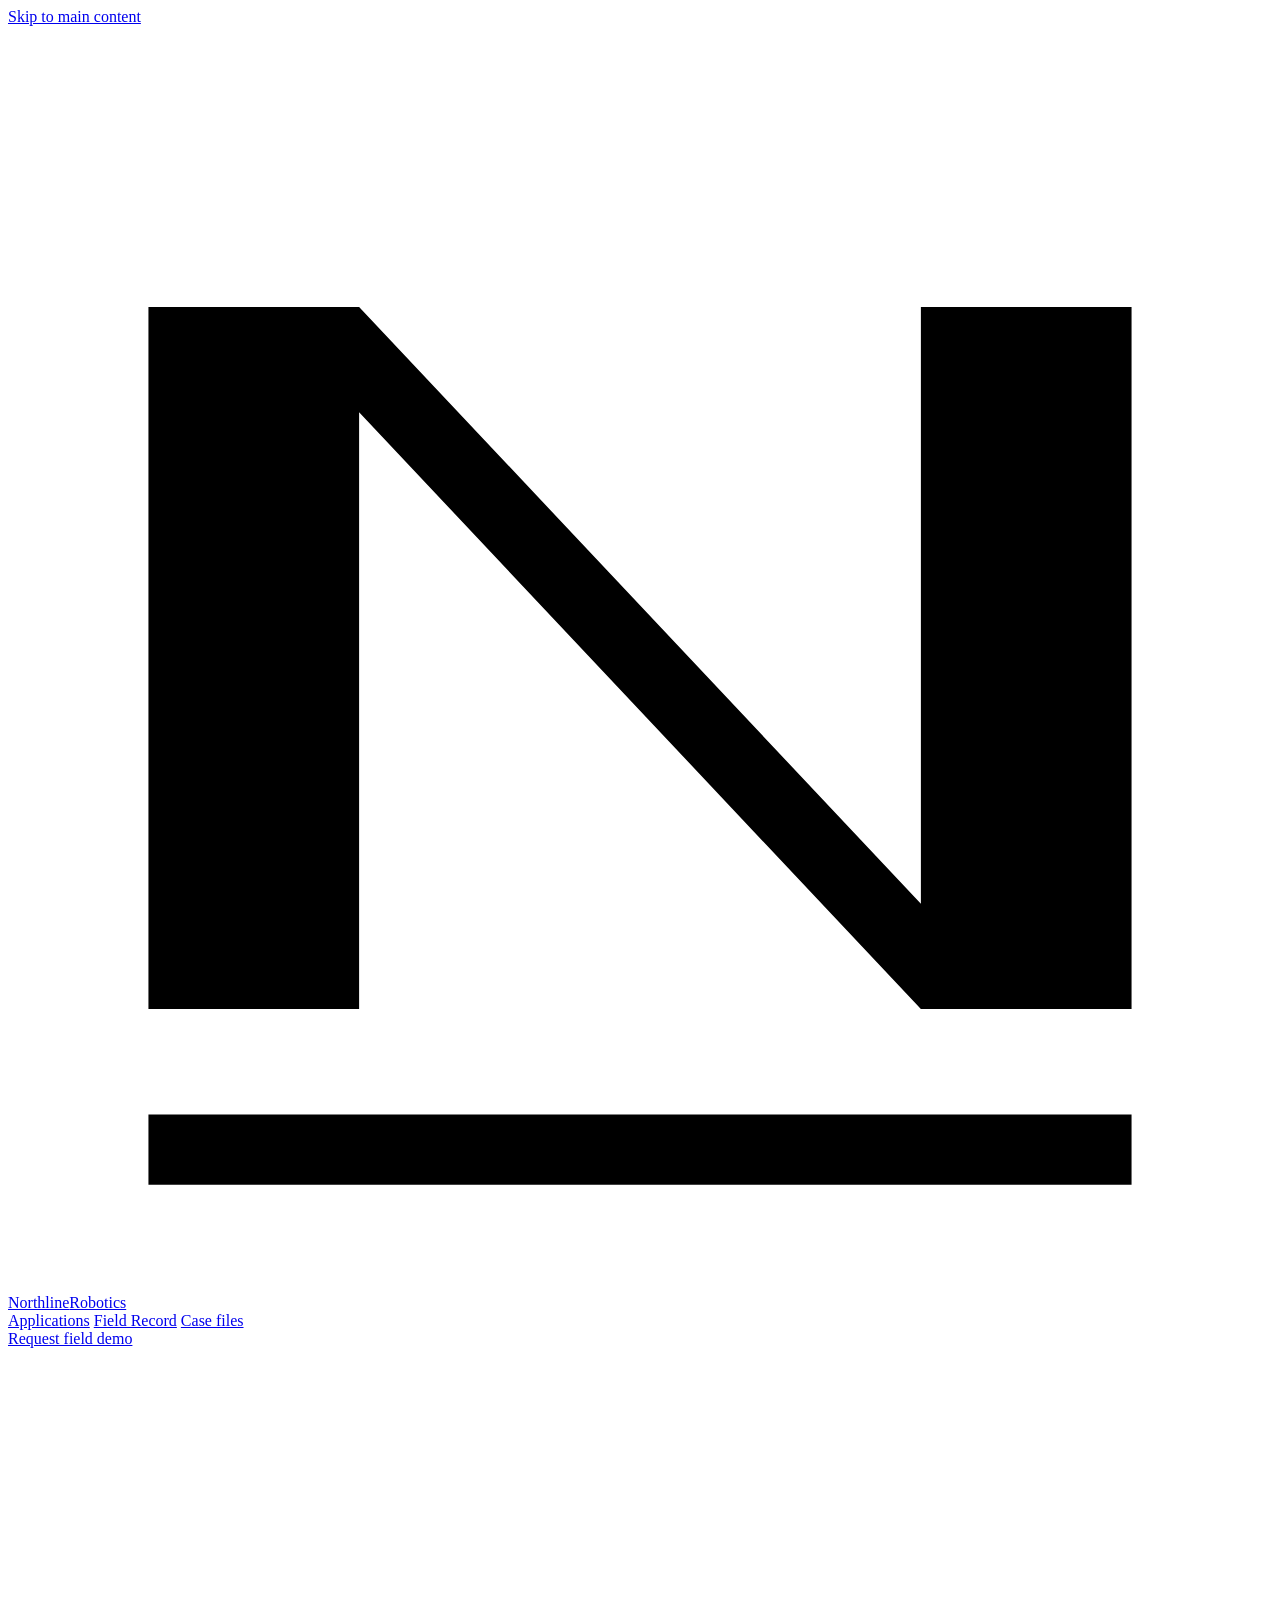
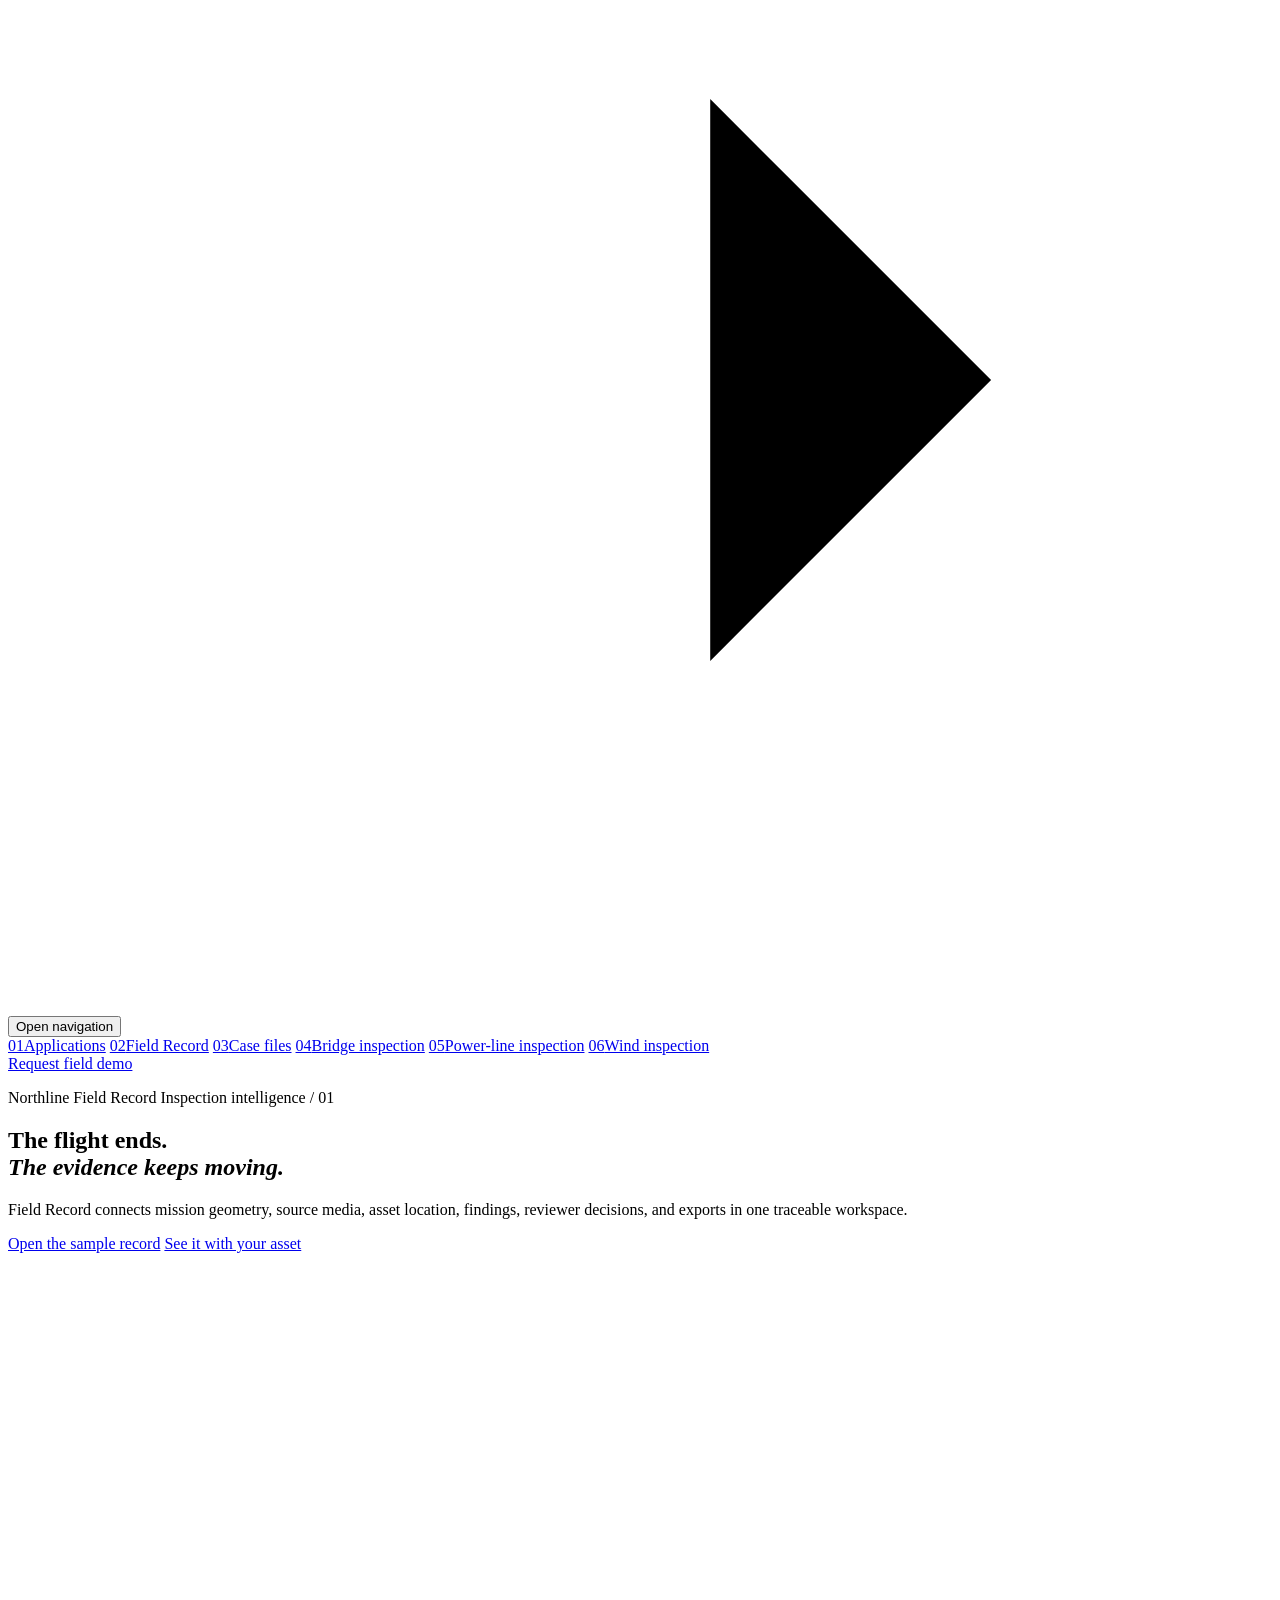
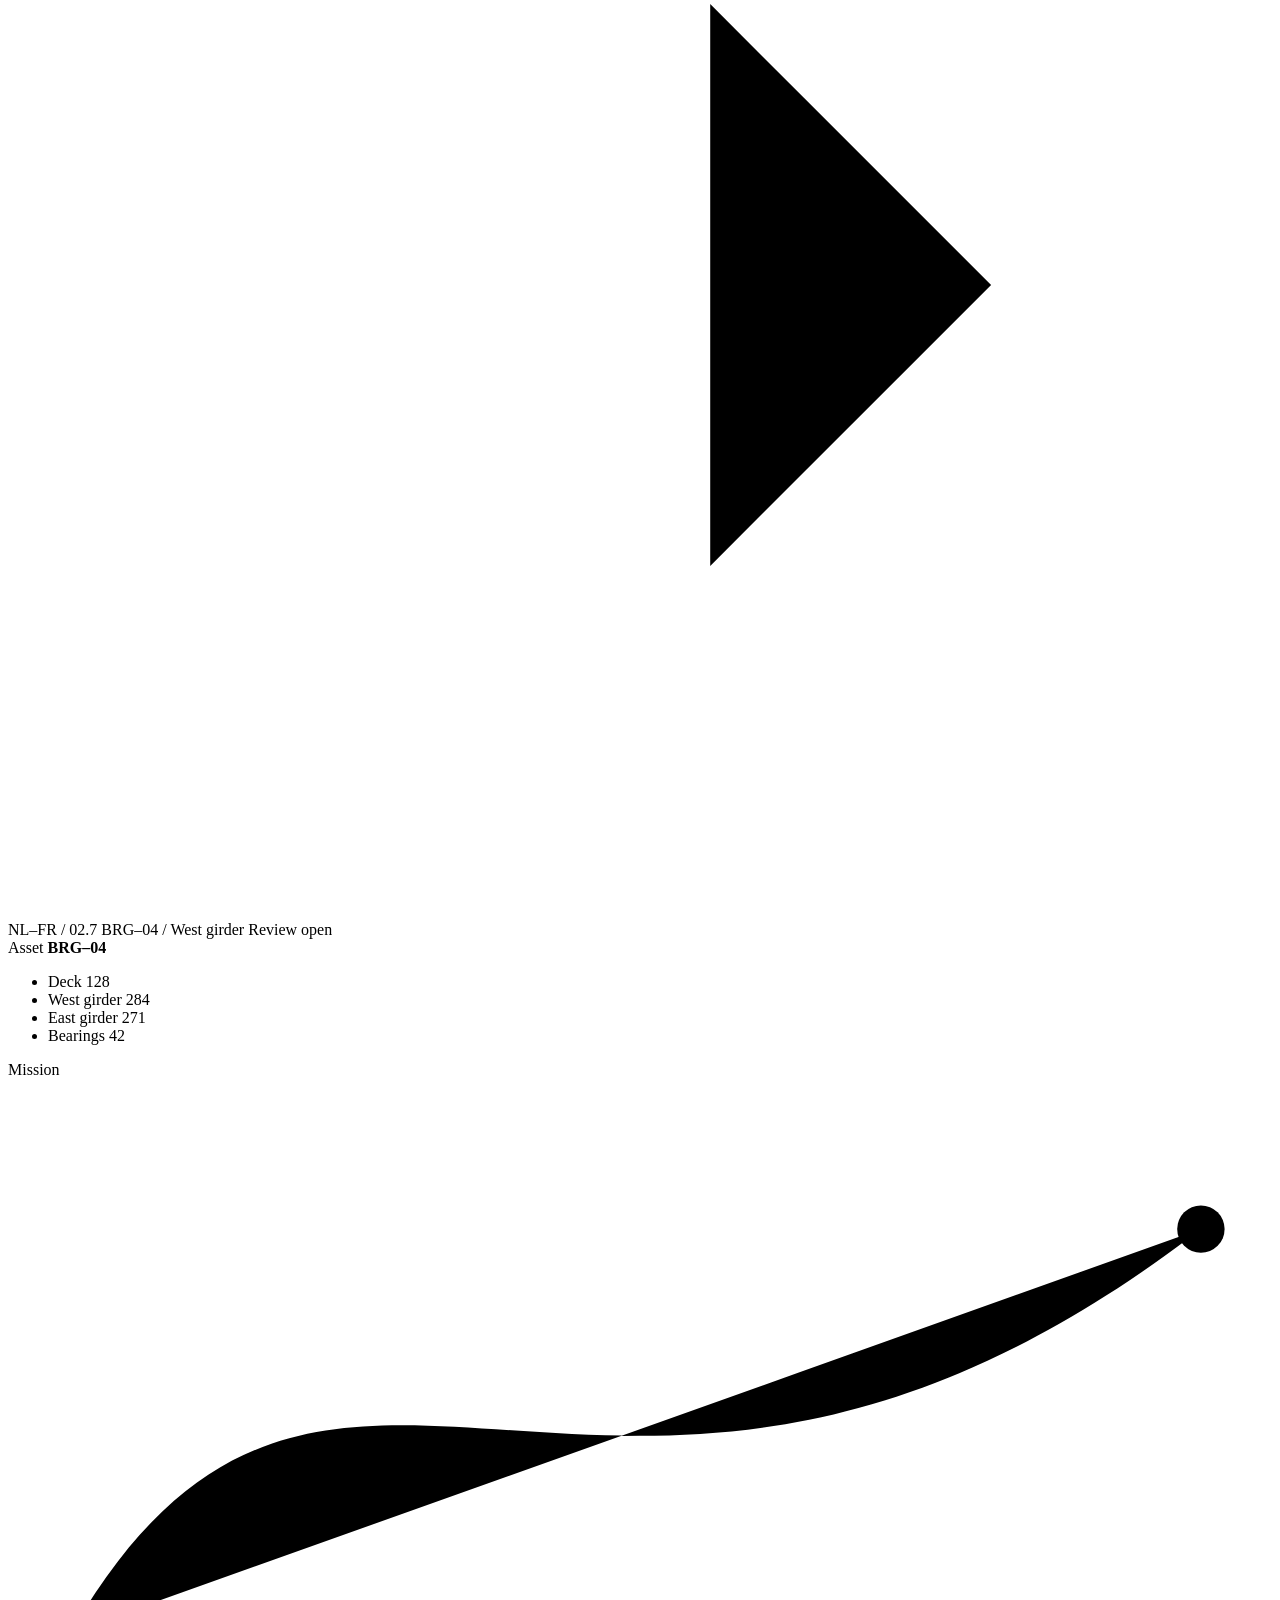
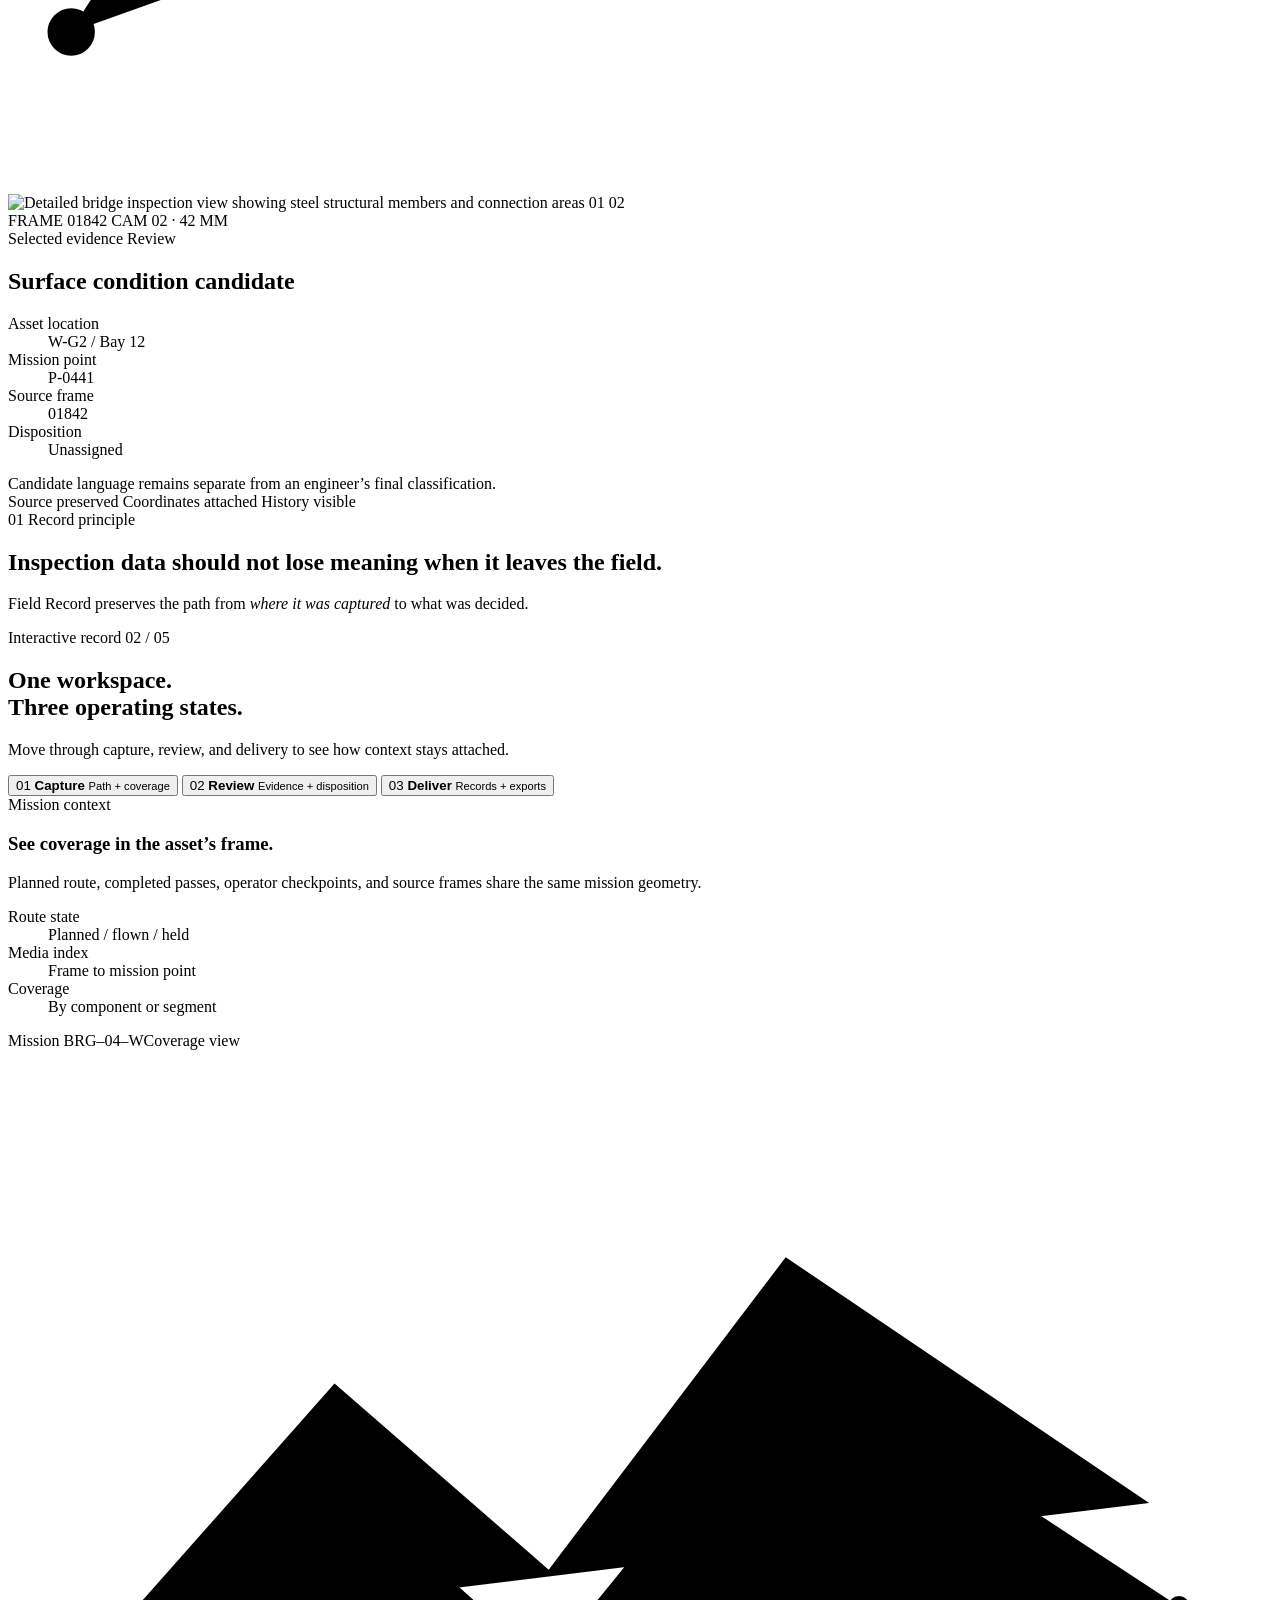
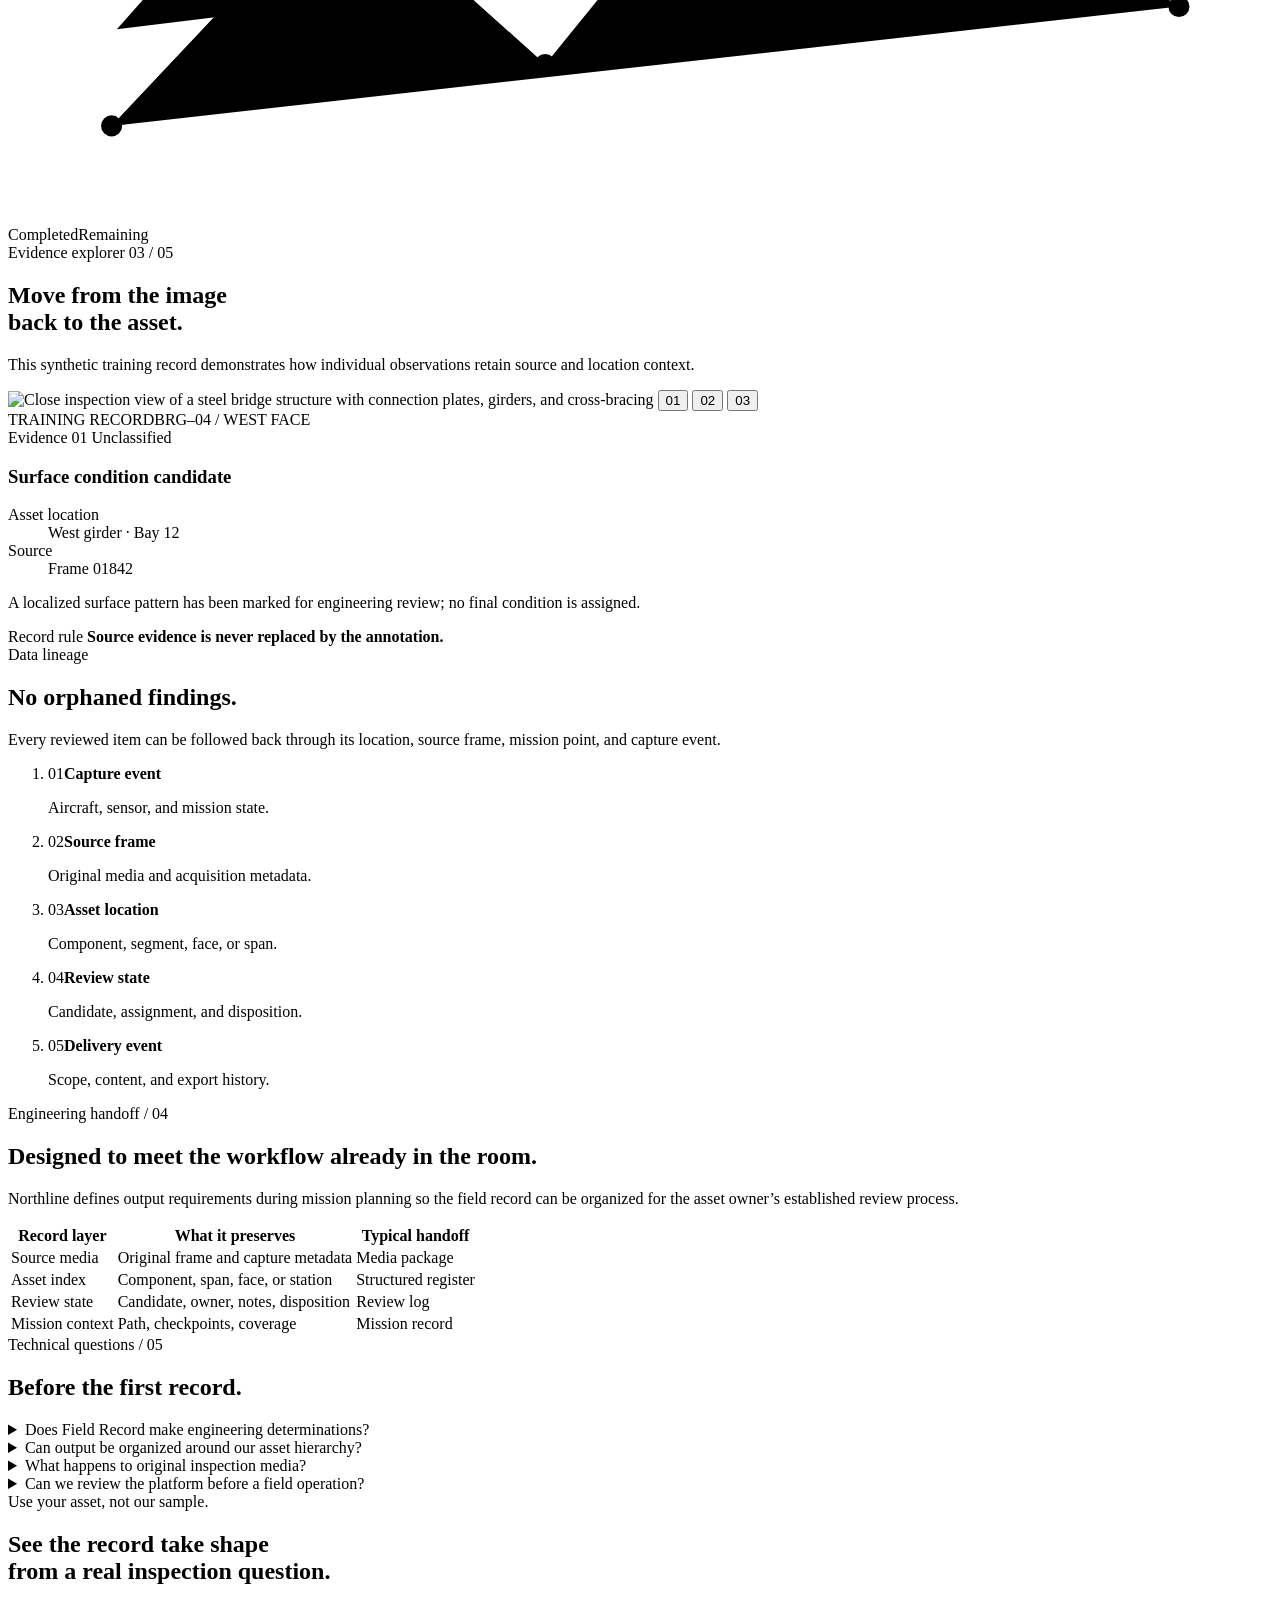
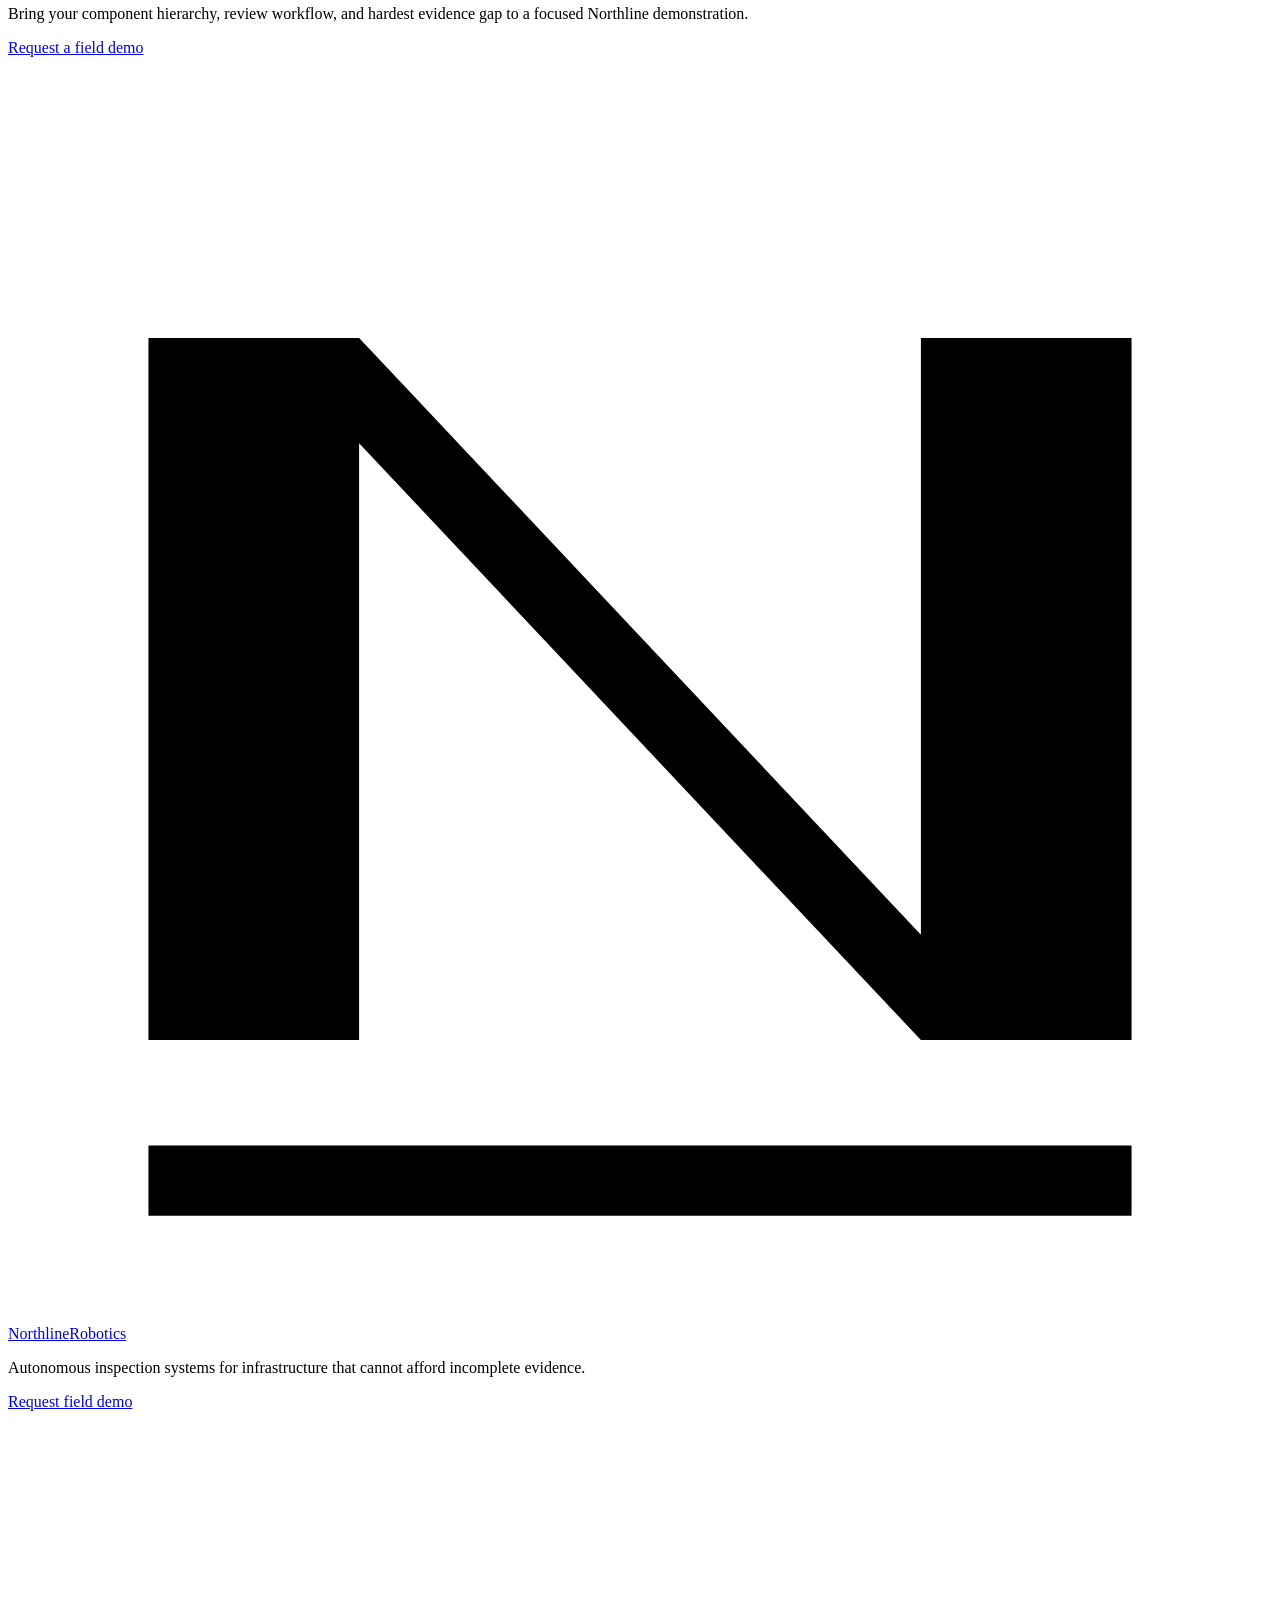
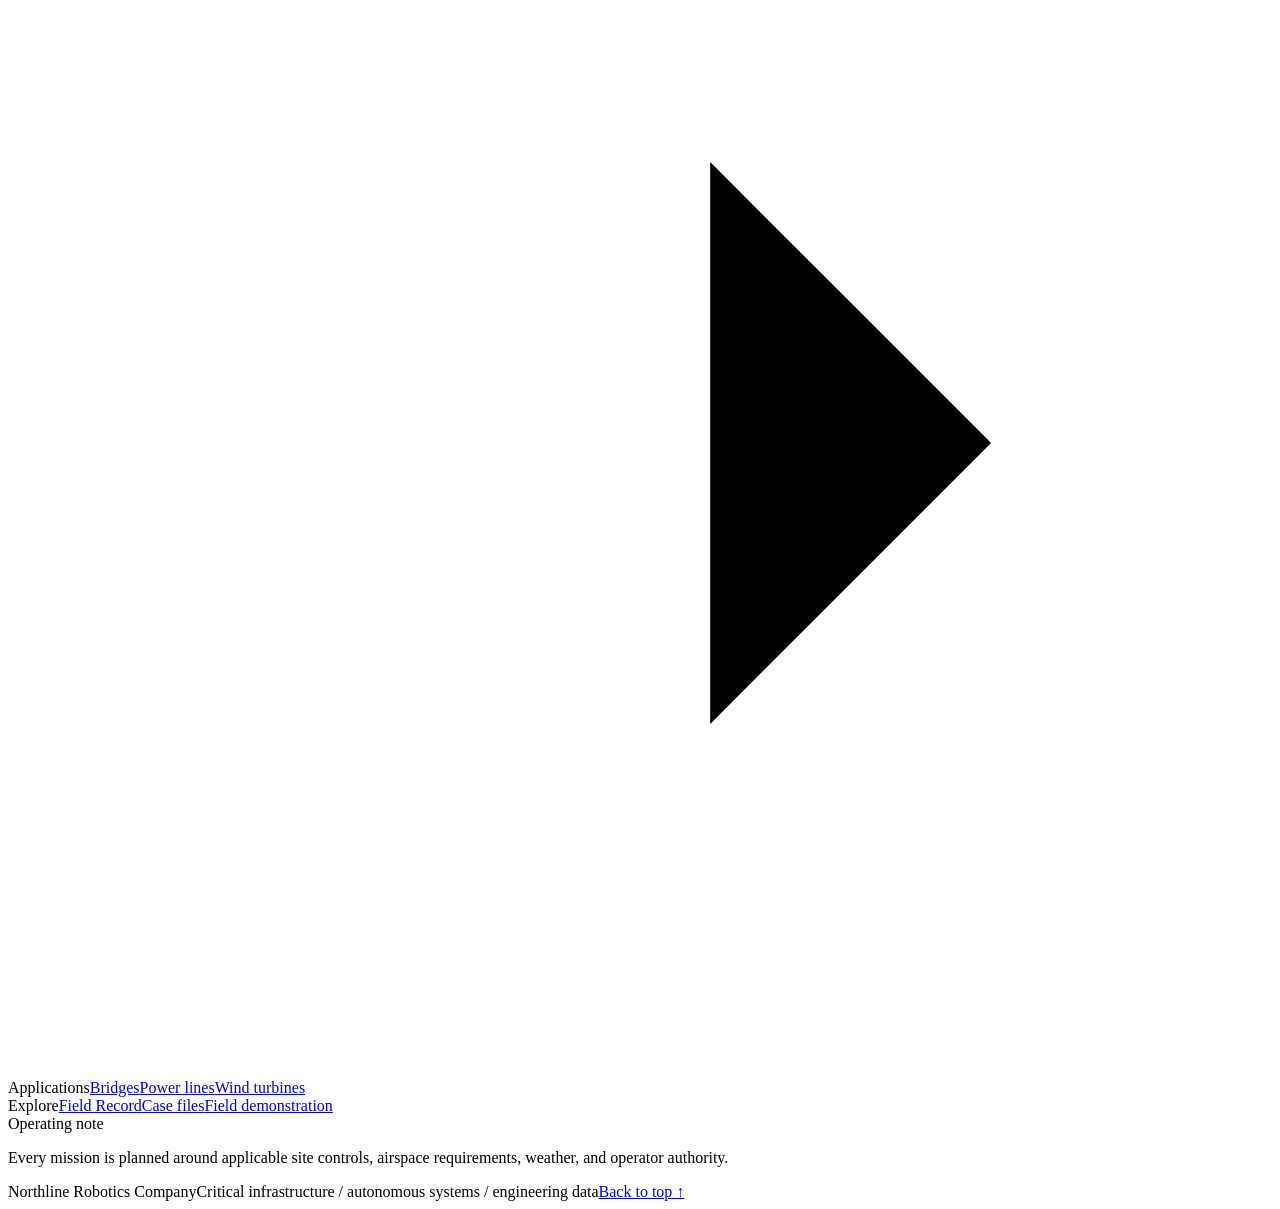
==== pages/platform.html @ 51507bab "Build Northline Robotics Company: Build a premium website for Northline, a robotics company that use" ====
<!doctype html>
<html lang="en" data-page="platform">
<head>
  <meta charset="utf-8">
  <meta name="viewport" content="width=device-width, initial-scale=1">
  <meta name="theme-color" content="#111314">
  <meta name="description" content="Explore Northline Field Record, the technical workspace that connects autonomous flight paths, inspection media, findings, and engineering review.">
  <title>Inspection Intelligence Platform — Northline Robotics</title>
  <link rel="preconnect" href="https://fonts.googleapis.com">
  <link rel="preconnect" href="https://fonts.gstatic.com" crossorigin>
  <link rel="stylesheet" href="https://fonts.googleapis.com/css2?family=Archivo:wdth,wght@75..125,300..800&family=IBM+Plex+Mono:wght@400;500;600&family=Newsreader:opsz,wght@6..72,300..600&display=swap">
  <link rel="stylesheet" href="/css/main.css">
</head>
<body>
  <a class="skip-link" href="#main">Skip to main content</a>

  <header class="site-header" data-header>
    <div class="header-inner">
      <a class="brand" href="/" aria-label="Northline Robotics home">
        <svg class="brand-mark" viewBox="0 0 36 36" aria-hidden="true">
          <path d="M4 28V8h6l16 17V8h6v20h-6L10 11v17z"/>
          <path class="brand-mark-accent" d="M4 31h28v2H4z"/>
        </svg>
        <span class="brand-type"><span>Northline</span><span>Robotics</span></span>
      </a>
      <nav class="desktop-nav" aria-label="Primary navigation">
        <a href="/#applications">Applications</a>
        <a href="/pages/platform.html" aria-current="page">Field Record</a>
        <a href="/pages/case-studies.html">Case files</a>
      </nav>
      <a class="header-cta" href="/pages/demo.html">Request field demo <svg viewBox="0 0 18 18" aria-hidden="true"><path d="M3 9h11M10 5l4 4-4 4"/></svg></a>
      <button class="menu-toggle" type="button" aria-expanded="false" aria-controls="mobile-navigation">
        <span class="sr-only" data-menu-label>Open navigation</span>
        <span class="menu-lines" aria-hidden="true"><i></i><i></i></span>
      </button>
    </div>
    <div class="mobile-panel" id="mobile-navigation" aria-hidden="true">
      <nav aria-label="Mobile navigation">
        <a href="/#applications"><span>01</span>Applications</a>
        <a href="/pages/platform.html" aria-current="page"><span>02</span>Field Record</a>
        <a href="/pages/case-studies.html"><span>03</span>Case files</a>
        <a href="/pages/services/bridges.html"><span>04</span>Bridge inspection</a>
        <a href="/pages/services/power-lines.html"><span>05</span>Power-line inspection</a>
        <a href="/pages/services/wind-turbines.html"><span>06</span>Wind inspection</a>
      </nav>
      <a class="button button--orange mobile-panel-cta" href="/pages/demo.html">Request field demo</a>
    </div>
  </header>

  <main id="main">
    <section class="page-hero platform-hero" aria-labelledby="platform-title">
      <div class="page-hero-grid section-shell">
        <div class="page-hero-copy">
          <p class="hero-kicker">
            <span>Northline Field Record</span>
            <span>Inspection intelligence / 01</span>
          </p>
          <h1 id="platform-title" class="page-display">The flight ends.<br><em>The evidence keeps moving.</em></h1>
          <p class="page-hero-summary">Field Record connects mission geometry, source media, asset location, findings, reviewer decisions, and exports in one traceable workspace.</p>
          <div class="hero-actions">
            <a class="button button--orange" href="#workspace">Open the sample record</a>
            <a class="text-link text-link--light" href="/pages/demo.html">See it with your asset <svg viewBox="0 0 18 18" aria-hidden="true"><path d="M3 9h11M10 5l4 4-4 4"/></svg></a>
          </div>
        </div>

        <div class="platform-hero-object" aria-label="Sample inspection record interface">
          <div class="platform-window">
            <div class="platform-window-bar">
              <span class="window-code">NL–FR / 02.7</span>
              <span>BRG–04 / West girder</span>
              <span class="record-live"><i></i> Review open</span>
            </div>
            <div class="platform-window-grid">
              <aside class="platform-tree">
                <span class="record-aside-label">Asset</span>
                <strong>BRG–04</strong>
                <ul>
                  <li>Deck <span>128</span></li>
                  <li class="is-current">West girder <span>284</span></li>
                  <li>East girder <span>271</span></li>
                  <li>Bearings <span>42</span></li>
                </ul>
                <span class="record-aside-label tree-second-label">Mission</span>
                <div class="mission-mini">
                  <svg viewBox="0 0 160 90" aria-hidden="true">
                    <path d="M8 70C41 13 77 76 151 19"/>
                    <circle cx="8" cy="70" r="3"/>
                    <circle cx="151" cy="19" r="3"/>
                  </svg>
                </div>
              </aside>
              <div class="platform-image">
                <img loading="lazy" src="https://images.unsplash.com/photo-1609627016501-b862497c7294?crop=entropy&cs=tinysrgb&fit=max&fm=jpg&ixid=M3w5ODg2MDF8MHwxfHNlYXJjaHwxfHxkZXRhaWxlZCUyMGJyaWRnZSUyMGluc3BlY3Rpb24lMjB2aWV3JTIwc2hvd2luZyUyMHN0ZWVsJTIwc3RydWN0dXJhbCUyMG1lbWJlcnMlMjBhbmQlMjBjb25uZWN0aW9uJTIwfGVufDF8MHx8fDE3ODY4MTYwNTl8MA&ixlib=rb-4.1.0&q=80&w=1080" alt="Detailed bridge inspection view showing steel structural members and connection areas">
                <span class="platform-target platform-target--one">01</span>
                <span class="platform-target platform-target--two">02</span>
                <div class="platform-image-data">
                  <span>FRAME 01842</span>
                  <span>CAM 02 · 42 MM</span>
                </div>
              </div>
              <aside class="platform-inspector">
                <span class="record-aside-label">Selected evidence</span>
                <span class="status-label status-label--orange">Review</span>
                <h2>Surface condition candidate</h2>
                <dl>
                  <div><dt>Asset location</dt><dd>W-G2 / Bay 12</dd></div>
                  <div><dt>Mission point</dt><dd>P-0441</dd></div>
                  <div><dt>Source frame</dt><dd>01842</dd></div>
                  <div><dt>Disposition</dt><dd>Unassigned</dd></div>
                </dl>
                <div class="platform-note">Candidate language remains separate from an engineer’s final classification.</div>
              </aside>
            </div>
            <div class="platform-window-footer">
              <span>Source preserved</span>
              <span>Coordinates attached</span>
              <span>History visible</span>
            </div>
          </div>
        </div>
      </div>
    </section>

    <section class="platform-statement section-paper" aria-labelledby="record-principle">
      <div class="section-shell">
        <div class="section-marker">
          <span>01</span>
          <span>Record principle</span>
        </div>
        <div class="statement-layout statement-layout--compact">
          <h2 id="record-principle">Inspection data should not lose meaning when it leaves the field.</h2>
          <p class="statement-display">Field Record preserves the path from <em>where it was captured</em> to what was decided.</p>
        </div>
      </div>
    </section>

    <section class="workspace-section" id="workspace" aria-labelledby="workspace-title">
      <div class="section-shell">
        <header class="section-heading section-heading--dark">
          <div>
            <span class="eyebrow">Interactive record</span>
            <span class="section-count">02 / 05</span>
          </div>
          <h2 id="workspace-title">One workspace.<br>Three operating states.</h2>
          <p>Move through capture, review, and delivery to see how context stays attached.</p>
        </header>

        <div class="workspace-demo" data-platform-tabs>
          <div class="workspace-tablist" role="tablist" aria-label="Field Record operating states">
            <button id="tab-capture" type="button" role="tab" aria-selected="true" aria-controls="panel-capture" tabindex="0" data-platform-tab="capture">
              <span>01</span>
              <strong>Capture</strong>
              <small>Path + coverage</small>
            </button>
            <button id="tab-review" type="button" role="tab" aria-selected="false" aria-controls="panel-review" tabindex="-1" data-platform-tab="review">
              <span>02</span>
              <strong>Review</strong>
              <small>Evidence + disposition</small>
            </button>
            <button id="tab-deliver" type="button" role="tab" aria-selected="false" aria-controls="panel-deliver" tabindex="-1" data-platform-tab="deliver">
              <span>03</span>
              <strong>Deliver</strong>
              <small>Records + exports</small>
            </button>
          </div>

          <div class="workspace-panels">
            <section id="panel-capture" class="workspace-panel" role="tabpanel" aria-labelledby="tab-capture" data-platform-panel="capture">
              <div class="workspace-panel-copy">
                <span class="eyebrow">Mission context</span>
                <h3>See coverage in the asset’s frame.</h3>
                <p>Planned route, completed passes, operator checkpoints, and source frames share the same mission geometry.</p>
                <dl class="workspace-specs">
                  <div><dt>Route state</dt><dd>Planned / flown / held</dd></div>
                  <div><dt>Media index</dt><dd>Frame to mission point</dd></div>
                  <div><dt>Coverage</dt><dd>By component or segment</dd></div>
                </dl>
              </div>
              <div class="capture-surface" aria-hidden="true">
                <div class="capture-surface-header"><span>Mission BRG–04–W</span><span>Coverage view</span></div>
                <svg viewBox="0 0 720 440">
                  <path class="surface-grid" d="M0 88H720M0 176H720M0 264H720M0 352H720M120 0V440M240 0V440M360 0V440M480 0V440M600 0V440"/>
                  <path class="surface-asset" d="M62 330L186 190l122 106 135-178 207 140"/>
                  <path class="surface-route" d="M59 385L190 246l116 104 143-176 218 143"/>
                  <path class="surface-complete" d="M59 385L190 246l116 104"/>
                  <circle cx="59" cy="385" r="6"/>
                  <circle cx="190" cy="246" r="6"/>
                  <circle cx="306" cy="350" r="6"/>
                  <circle cx="449" cy="174" r="6"/>
                  <circle cx="667" cy="317" r="6"/>
                </svg>
                <div class="coverage-key"><span><i></i>Completed</span><span><i></i>Remaining</span></div>
              </div>
            </section>

            <section id="panel-review" class="workspace-panel" role="tabpanel" aria-labelledby="tab-review" data-platform-panel="review" hidden>
              <div class="workspace-panel-copy">
                <span class="eyebrow">Engineering review</span>
                <h3>Keep candidates separate from decisions.</h3>
                <p>Observations can be gathered, assigned, compared, and dispositioned without overwriting source evidence or implying an engineering conclusion.</p>
                <dl class="workspace-specs">
                  <div><dt>Review state</dt><dd>Open / assigned / closed</dd></div>
                  <div><dt>Source link</dt><dd>Original frame retained</dd></div>
                  <div><dt>History</dt><dd>Visible state changes</dd></div>
                </dl>
              </div>
              <div class="review-surface">
                <div class="review-surface-header"><span>Review queue</span><span>3 open items</span></div>
                <article><span>FR–1842</span><div><strong>Surface condition candidate</strong><small>W-G2 / Bay 12</small></div><i class="review-state review-state--orange"></i></article>
                <article><span>FR–1911</span><div><strong>Connection detail</strong><small>Node W-14</small></div><i class="review-state"></i></article>
                <article><span>FR–2038</span><div><strong>Bearing overview</strong><small>Pier 03 / North</small></div><i class="review-state"></i></article>
                <div class="review-timeline">
                  <span>Captured</span><i></i><span>Candidate</span><i></i><span>Engineering disposition</span>
                </div>
              </div>
            </section>

            <section id="panel-deliver" class="workspace-panel" role="tabpanel" aria-labelledby="tab-deliver" data-platform-panel="deliver" hidden>
              <div class="workspace-panel-copy">
                <span class="eyebrow">Controlled handoff</span>
                <h3>Deliver the record at the right level.</h3>
                <p>Package media, locations, review status, and selected metadata for the asset owner’s established engineering and asset-management workflow.</p>
                <dl class="workspace-specs">
                  <div><dt>Scope</dt><dd>Asset / segment / finding</dd></div>
                  <div><dt>Formats</dt><dd>Structured data + media</dd></div>
                  <div><dt>Traceability</dt><dd>Export event recorded</dd></div>
                </dl>
              </div>
              <div class="deliver-surface">
                <div class="deliver-surface-header"><span>Export set / BRG–04</span><span>Prepared</span></div>
                <div class="deliver-folder"><span>01</span><div><strong>Source media</strong><small>Original inspection frames</small></div><em>284 items</em></div>
                <div class="deliver-folder"><span>02</span><div><strong>Evidence register</strong><small>Location + reviewer state</small></div><em>Structured</em></div>
                <div class="deliver-folder"><span>03</span><div><strong>Mission context</strong><small>Route + coverage record</small></div><em>Included</em></div>
                <div class="deliver-stamp">EXPORT EVENT / RECORDED</div>
              </div>
            </section>
          </div>
        </div>
      </div>
    </section>

    <section class="finding-section section-paper" aria-labelledby="finding-title">
      <div class="section-shell">
        <header class="section-heading section-heading--light">
          <div>
            <span class="eyebrow">Evidence explorer</span>
            <span class="section-count">03 / 05</span>
          </div>
          <h2 id="finding-title">Move from the image<br>back to the asset.</h2>
          <p>This synthetic training record demonstrates how individual observations retain source and location context.</p>
        </header>

        <div class="finding-explorer" data-finding-explorer>
          <div class="finding-image">
            <img loading="lazy" src="https://images.unsplash.com/photo-1687367481644-d6cfdd409492?crop=entropy&cs=tinysrgb&fit=max&fm=jpg&ixid=M3w5ODg2MDF8MHwxfHNlYXJjaHwxfHxjbG9zZSUyMGluc3BlY3Rpb24lMjB2aWV3JTIwb2YlMjBhJTIwc3RlZWwlMjBicmlkZ2UlMjBzdHJ1Y3R1cmUlMjB3aXRoJTIwY29ubmVjdGlvbiUyMHBsYXRlcyUyQyUyMGdpcmRlcnxlbnwxfDB8fHwxNzg2ODE2MDYwfDA&ixlib=rb-4.1.0&q=80&w=1080" alt="Close inspection view of a steel bridge structure with connection plates, girders, and cross-bracing">
            <button class="finding-hotspot finding-hotspot--one is-active" type="button" aria-label="Inspect finding 01 at west girder bay 12" aria-pressed="true" data-finding="01" data-title="Surface condition candidate" data-location="West girder · Bay 12" data-source="Frame 01842" data-note="A localized surface pattern has been marked for engineering review; no final condition is assigned.">01</button>
            <button class="finding-hotspot finding-hotspot--two" type="button" aria-label="Inspect finding 02 at connection node W-14" aria-pressed="false" data-finding="02" data-title="Connection detail" data-location="Node W-14 · Lower chord" data-source="Frame 01911" data-note="The selected frame preserves an oblique view of the connection for comparison with the orthogonal pass.">02</button>
            <button class="finding-hotspot finding-hotspot--three" type="button" aria-label="Inspect finding 03 at pier 03 bearing" aria-pressed="false" data-finding="03" data-title="Bearing overview" data-location="Pier 03 · North bearing" data-source="Frame 02038" data-note="An overview frame is linked with the closer inspection sequence to preserve component context.">03</button>
            <div class="finding-image-meta"><span>TRAINING RECORD</span><span>BRG–04 / WEST FACE</span></div>
          </div>
          <aside class="finding-detail" aria-live="polite">
            <span class="finding-id" data-finding-id>Evidence 01</span>
            <span class="status-label status-label--orange">Unclassified</span>
            <h3 data-finding-title>Surface condition candidate</h3>
            <dl>
              <div><dt>Asset location</dt><dd data-finding-location>West girder · Bay 12</dd></div>
              <div><dt>Source</dt><dd data-finding-source>Frame 01842</dd></div>
            </dl>
            <p data-finding-note>A localized surface pattern has been marked for engineering review; no final condition is assigned.</p>
            <div class="finding-principle">
              <span>Record rule</span>
              <strong>Source evidence is never replaced by the annotation.</strong>
            </div>
          </aside>
        </div>
      </div>
    </section>

    <section class="lineage-section" aria-labelledby="lineage-title">
      <div class="section-shell">
        <div class="lineage-heading">
          <span class="eyebrow">Data lineage</span>
          <h2 id="lineage-title">No orphaned findings.</h2>
          <p>Every reviewed item can be followed back through its location, source frame, mission point, and capture event.</p>
        </div>
        <ol class="lineage-track">
          <li><span>01</span><strong>Capture event</strong><p>Aircraft, sensor, and mission state.</p></li>
          <li><span>02</span><strong>Source frame</strong><p>Original media and acquisition metadata.</p></li>
          <li><span>03</span><strong>Asset location</strong><p>Component, segment, face, or span.</p></li>
          <li><span>04</span><strong>Review state</strong><p>Candidate, assignment, and disposition.</p></li>
          <li><span>05</span><strong>Delivery event</strong><p>Scope, content, and export history.</p></li>
        </ol>
      </div>
    </section>

    <section class="output-section section-paper" aria-labelledby="output-title">
      <div class="section-shell output-layout">
        <div>
          <span class="eyebrow">Engineering handoff / 04</span>
          <h2 id="output-title">Designed to meet the workflow already in the room.</h2>
          <p>Northline defines output requirements during mission planning so the field record can be organized for the asset owner’s established review process.</p>
        </div>
        <div class="table-wrap">
          <table class="data-table">
            <thead>
              <tr><th>Record layer</th><th>What it preserves</th><th>Typical handoff</th></tr>
            </thead>
            <tbody>
              <tr><td data-label="Record layer">Source media</td><td data-label="Preserves">Original frame and capture metadata</td><td data-label="Typical handoff">Media package</td></tr>
              <tr><td data-label="Record layer">Asset index</td><td data-label="Preserves">Component, span, face, or station</td><td data-label="Typical handoff">Structured register</td></tr>
              <tr><td data-label="Record layer">Review state</td><td data-label="Preserves">Candidate, owner, notes, disposition</td><td data-label="Typical handoff">Review log</td></tr>
              <tr><td data-label="Record layer">Mission context</td><td data-label="Preserves">Path, checkpoints, coverage</td><td data-label="Typical handoff">Mission record</td></tr>
            </tbody>
          </table>
        </div>
      </div>
    </section>

    <section class="faq-section section-paper" aria-labelledby="faq-title">
      <div class="section-shell faq-layout">
        <div>
          <span class="eyebrow">Technical questions / 05</span>
          <h2 id="faq-title">Before the first record.</h2>
        </div>
        <div class="faq-list">
          <details>
            <summary>Does Field Record make engineering determinations?</summary>
            <p>No. The workspace organizes source evidence, candidates, and review states. Final classifications and engineering decisions remain with the appropriately responsible people and processes.</p>
          </details>
          <details>
            <summary>Can output be organized around our asset hierarchy?</summary>
            <p>Yes. Component and location language is defined during scope design so records can reflect the bridge, corridor, turbine, or other hierarchy used by the owner.</p>
          </details>
          <details>
            <summary>What happens to original inspection media?</summary>
            <p>Source media remains distinct from annotations and derivative views. The intended retention and delivery requirements are agreed during program design.</p>
          </details>
          <details>
            <summary>Can we review the platform before a field operation?</summary>
            <p>Yes. A demonstration can begin with a workflow review, then connect the sample workspace to a representative asset and evidence requirement.</p>
          </details>
        </div>
      </div>
    </section>

    <section class="closing-section" aria-labelledby="platform-closing-title">
      <div class="closing-grid" aria-hidden="true"></div>
      <div class="section-shell closing-inner">
        <span class="eyebrow">Use your asset, not our sample.</span>
        <h2 id="platform-closing-title">See the record take shape<br>from a real inspection question.</h2>
        <div class="closing-lower">
          <p>Bring your component hierarchy, review workflow, and hardest evidence gap to a focused Northline demonstration.</p>
          <a class="button button--light" href="/pages/demo.html">Request a field demo</a>
        </div>
      </div>
    </section>
  </main>

  <footer class="site-footer">
    <div class="footer-top">
      <a class="brand brand--footer" href="/" aria-label="Northline Robotics home">
        <svg class="brand-mark" viewBox="0 0 36 36" aria-hidden="true"><path d="M4 28V8h6l16 17V8h6v20h-6L10 11v17z"/><path class="brand-mark-accent" d="M4 31h28v2H4z"/></svg>
        <span class="brand-type"><span>Northline</span><span>Robotics</span></span>
      </a>
      <p>Autonomous inspection systems for infrastructure that cannot afford incomplete evidence.</p>
      <a class="footer-demo-link" href="/pages/demo.html">Request field demo <svg viewBox="0 0 18 18" aria-hidden="true"><path d="M3 9h11M10 5l4 4-4 4"/></svg></a>
    </div>
    <div class="footer-grid">
      <div><span class="footer-label">Applications</span><a href="/pages/services/bridges.html">Bridges</a><a href="/pages/services/power-lines.html">Power lines</a><a href="/pages/services/wind-turbines.html">Wind turbines</a></div>
      <div><span class="footer-label">Explore</span><a href="/pages/platform.html">Field Record</a><a href="/pages/case-studies.html">Case files</a><a href="/pages/demo.html">Field demonstration</a></div>
      <div class="footer-operating-note"><span class="footer-label">Operating note</span><p>Every mission is planned around applicable site controls, airspace requirements, weather, and operator authority.</p></div>
    </div>
    <div class="footer-bottom"><span>Northline Robotics Company</span><span>Critical infrastructure / autonomous systems / engineering data</span><a href="#main">Back to top ↑</a></div>
  </footer>

  <noscript><div class="noscript-message">The sample tabs and evidence selector require JavaScript, but all platform information remains visible and accessible.</div></noscript>
  <script src="/js/main.js" defer></script>
</body>
</html>
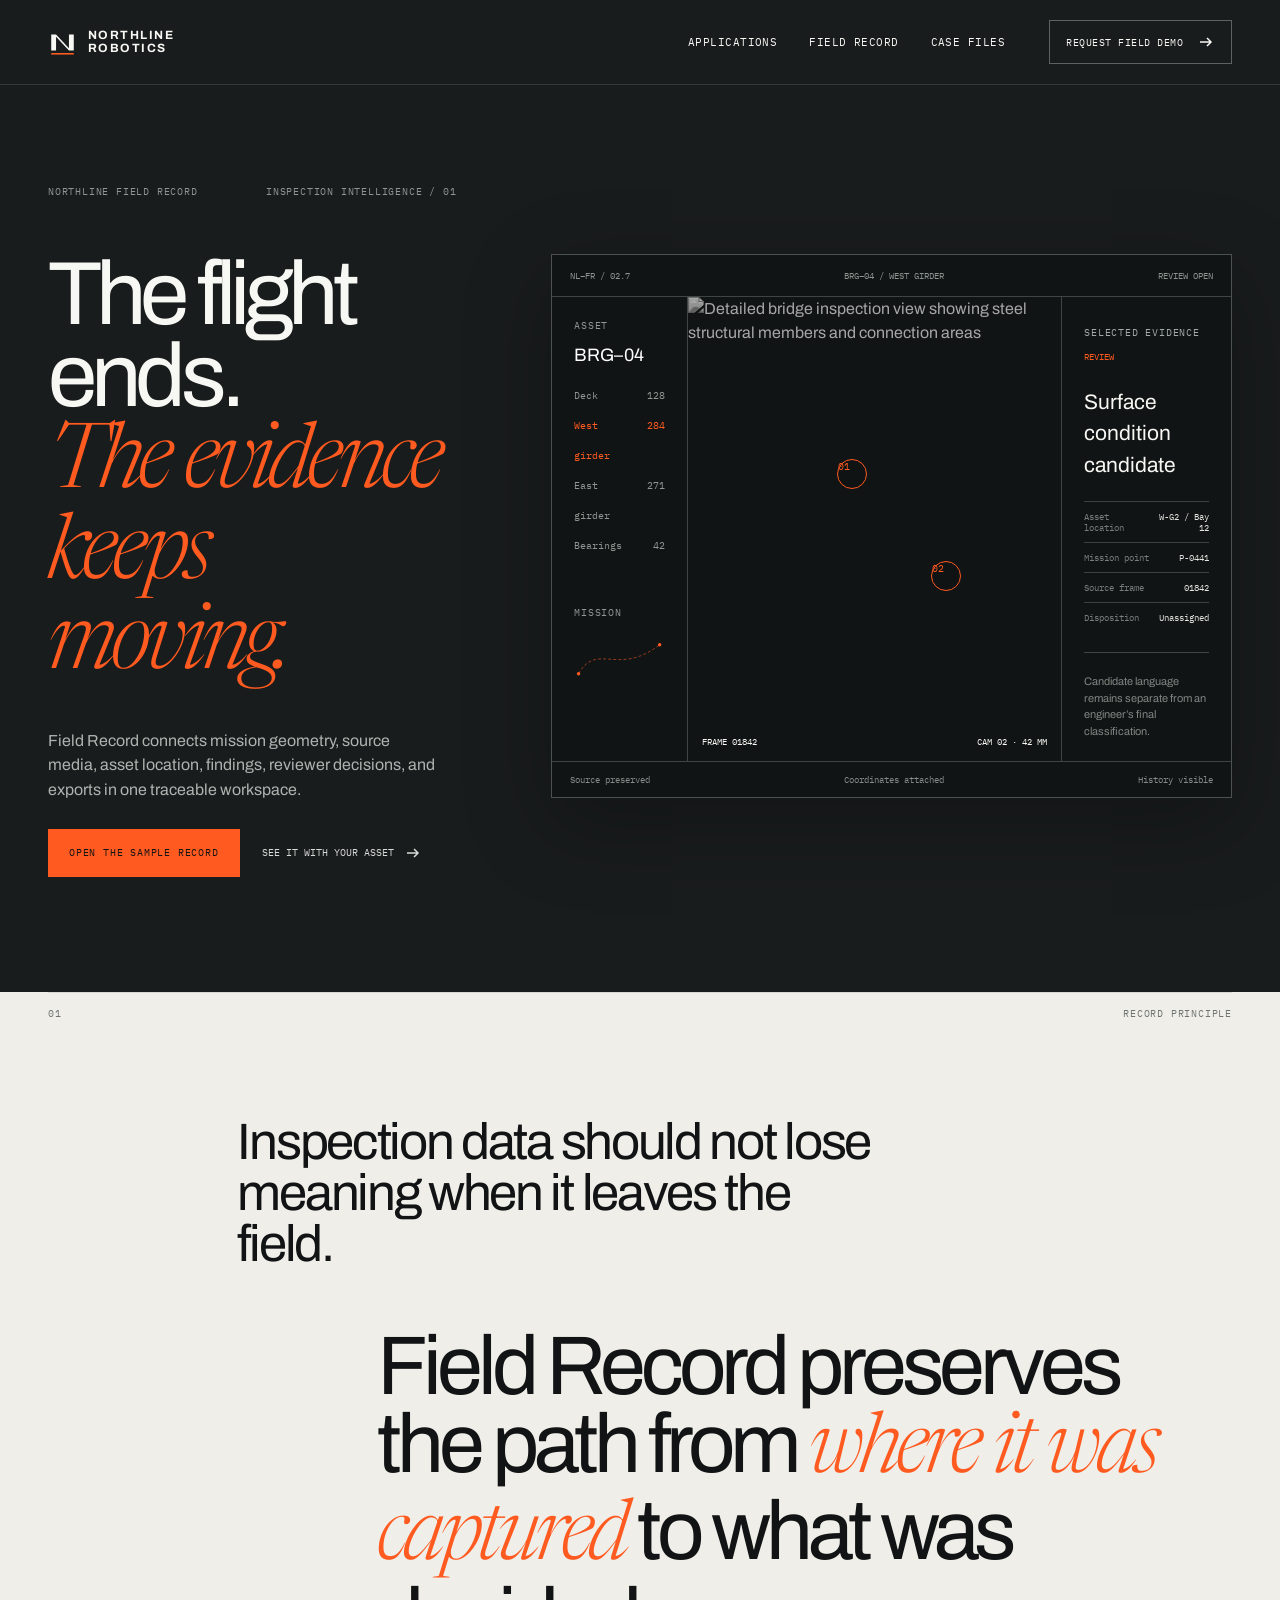
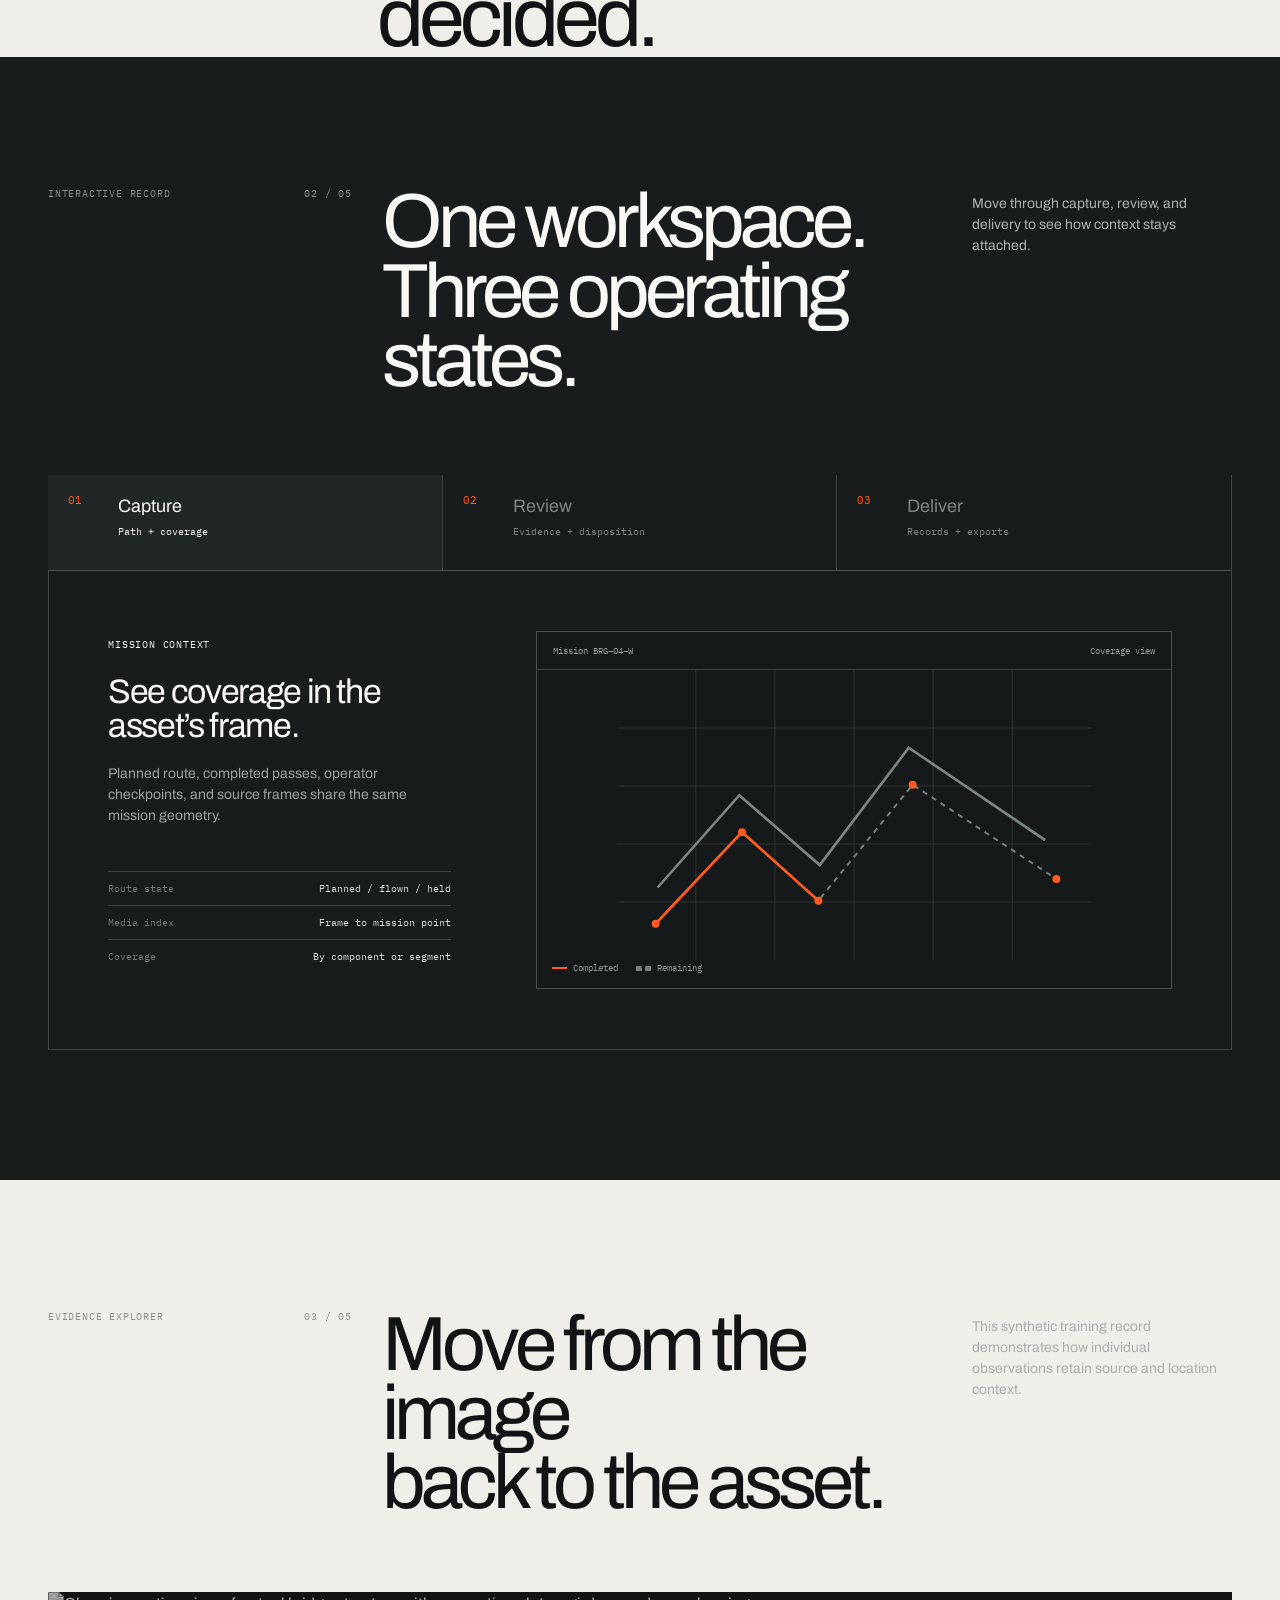
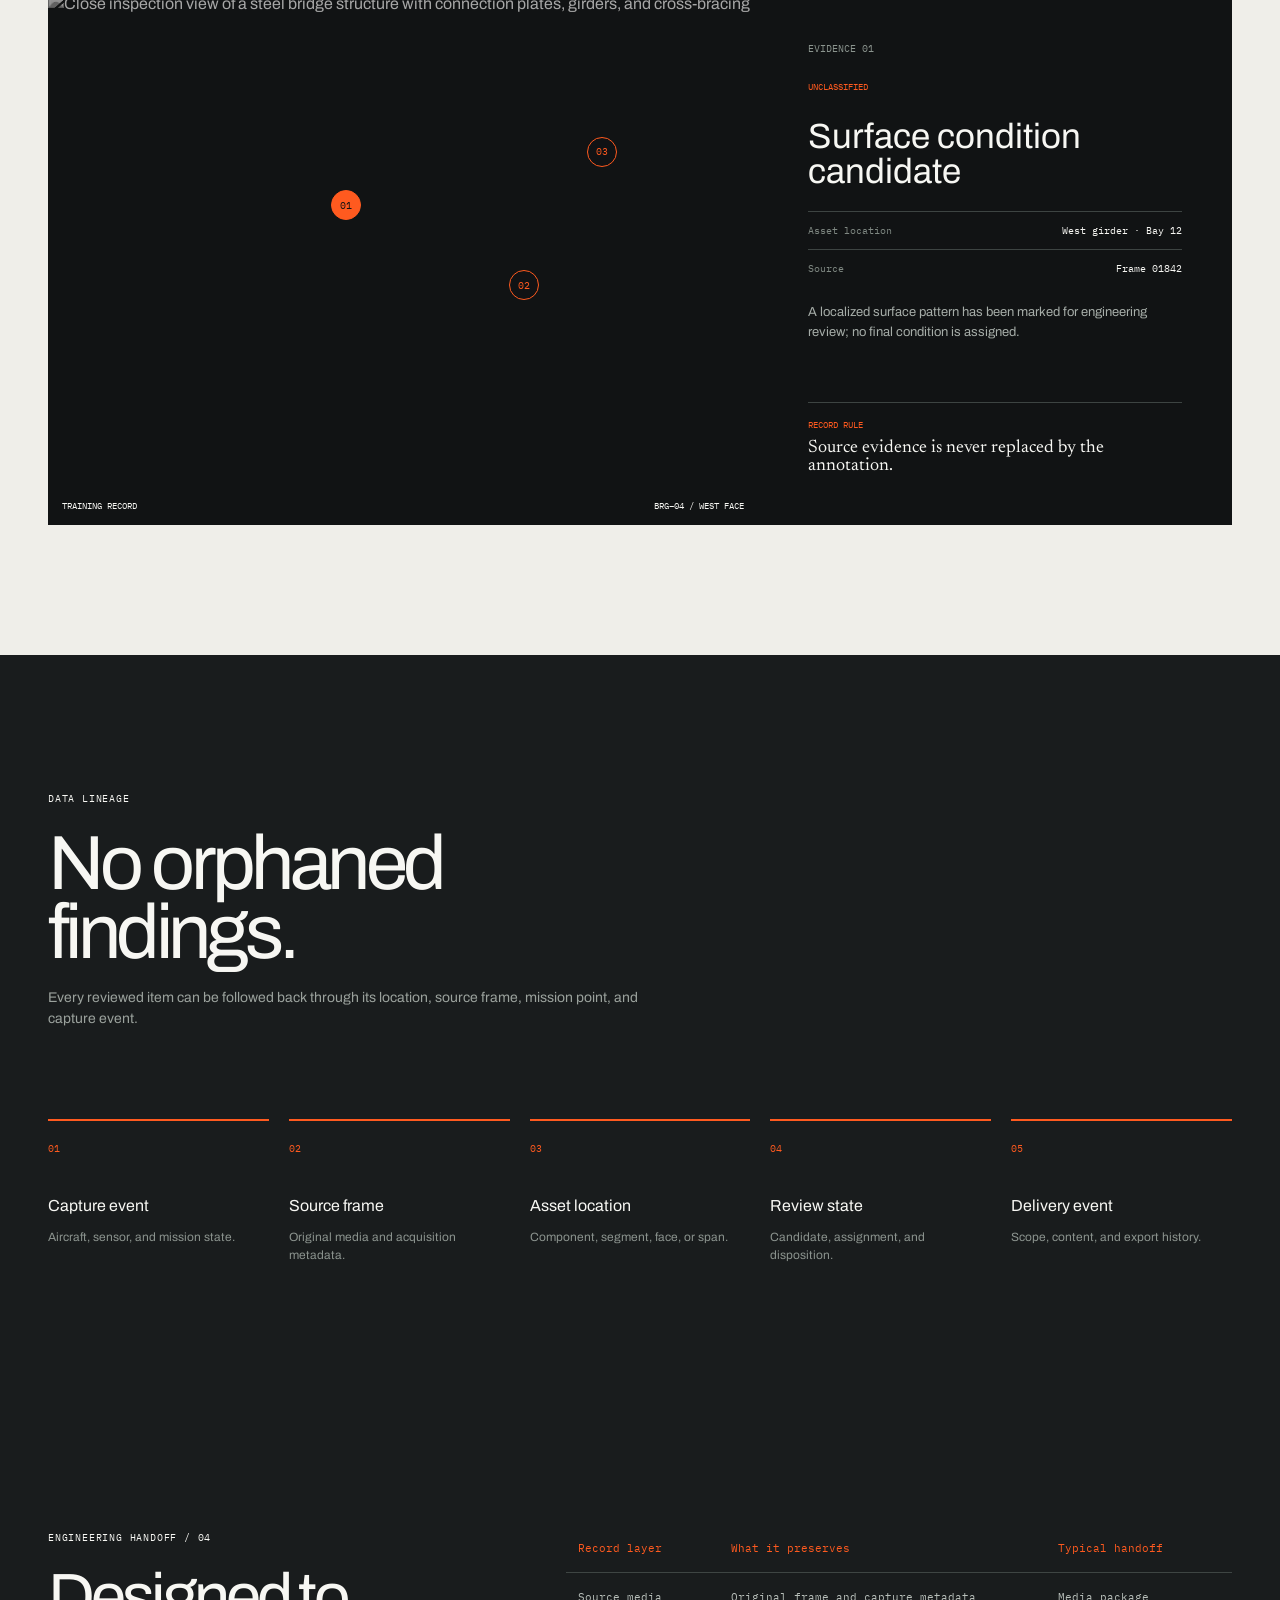
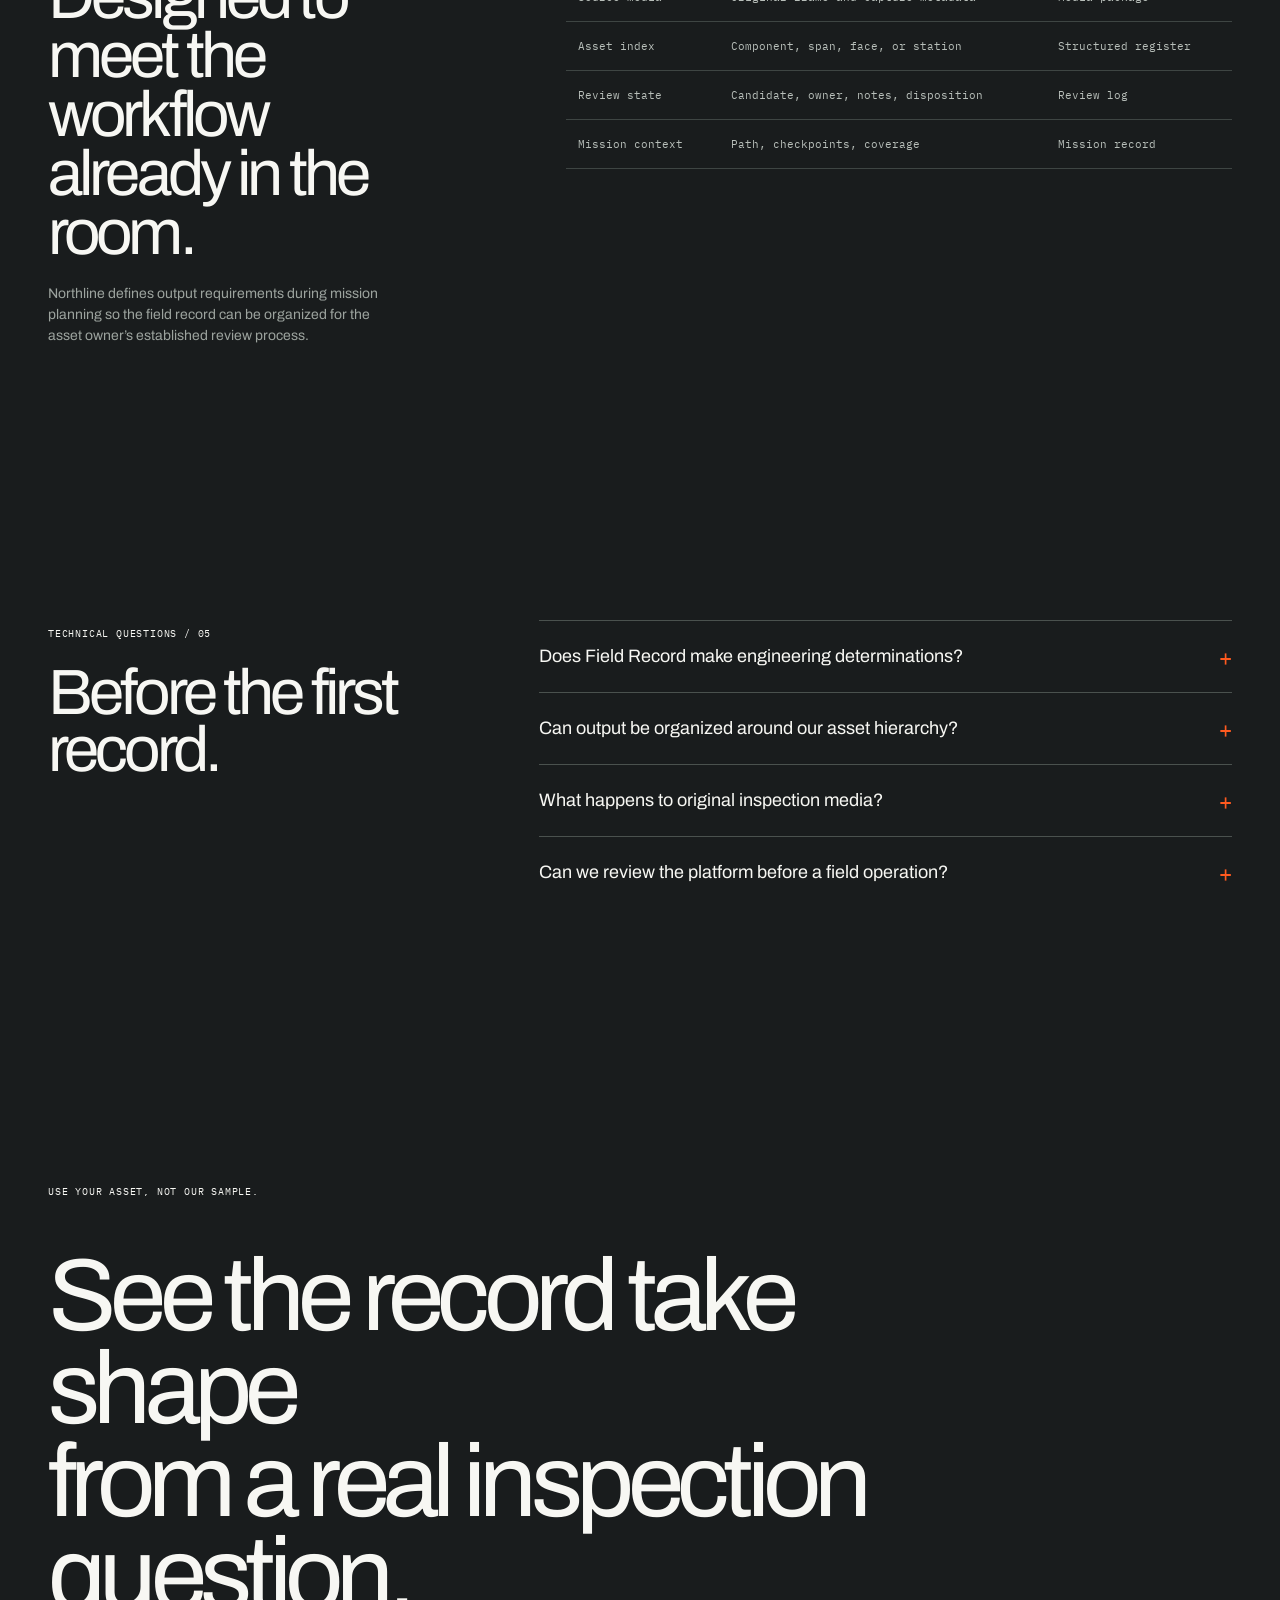
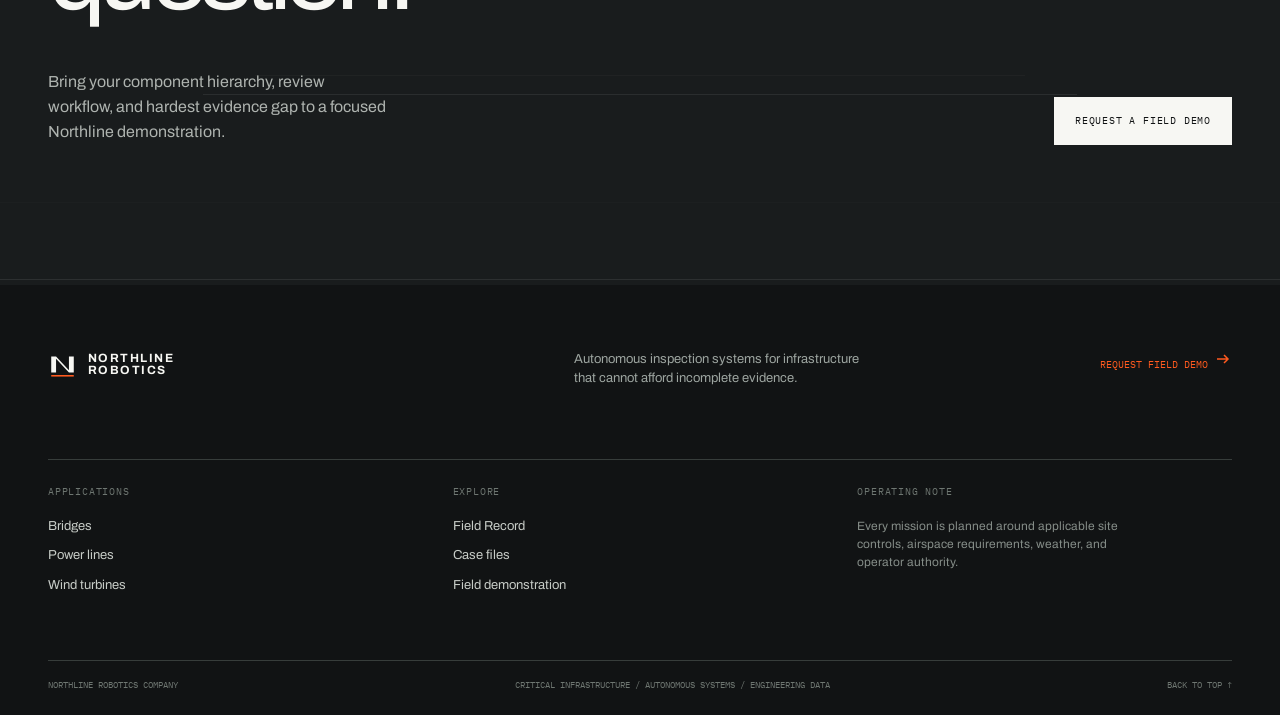
==== commit 797fe81b: "Edit Northline Robotics Company: its not loading the css or smthn bc it looks ugly, can u help? <CON" ====
--- a/pages/platform.html
+++ b/pages/platform.html
@@ -90,7 +90,7 @@
                 </div>
               </aside>
               <div class="platform-image">
-                <img loading="lazy" src="https://images.unsplash.com/photo-1609627016501-b862497c7294?crop=entropy&cs=tinysrgb&fit=max&fm=jpg&ixid=M3w5ODg2MDF8MHwxfHNlYXJjaHwxfHxkZXRhaWxlZCUyMGJyaWRnZSUyMGluc3BlY3Rpb24lMjB2aWV3JTIwc2hvd2luZyUyMHN0ZWVsJTIwc3RydWN0dXJhbCUyMG1lbWJlcnMlMjBhbmQlMjBjb25uZWN0aW9uJTIwfGVufDF8MHx8fDE3ODY4MTYwNTl8MA&ixlib=rb-4.1.0&q=80&w=1080" alt="Detailed bridge inspection view showing steel structural members and connection areas">
+                <img loading="lazy" src="https://images.unsplash.com/photo-1609627016501-b862497c7294?crop=entropy&cs=tinysrgb&fit=max&fm=jpg&ixid=M3w5ODg2MDF8MHwxfHNlYXJjaHwxfHxkZXRhaWxlZCUyMGJyaWRnZSUyMGluc3BlY3Rpb24lMjB2aWV3JTIwc2hvd2luZyUyMHN0ZWVsJTIwc3RydWN0dXJhbCUyMG1lbWJlcnMlMjBhbmQlMjBjb25uZWN0aW9uJTIwfGVufDF8MHx8fDE3ODcxNDQ4OTB8MA&ixlib=rb-4.1.0&q=80&w=1080" alt="Detailed bridge inspection view showing steel structural members and connection areas">
                 <span class="platform-target platform-target--one">01</span>
                 <span class="platform-target platform-target--two">02</span>
                 <div class="platform-image-data">
@@ -252,7 +252,7 @@
 
         <div class="finding-explorer" data-finding-explorer>
           <div class="finding-image">
-            <img loading="lazy" src="https://images.unsplash.com/photo-1687367481644-d6cfdd409492?crop=entropy&cs=tinysrgb&fit=max&fm=jpg&ixid=M3w5ODg2MDF8MHwxfHNlYXJjaHwxfHxjbG9zZSUyMGluc3BlY3Rpb24lMjB2aWV3JTIwb2YlMjBhJTIwc3RlZWwlMjBicmlkZ2UlMjBzdHJ1Y3R1cmUlMjB3aXRoJTIwY29ubmVjdGlvbiUyMHBsYXRlcyUyQyUyMGdpcmRlcnxlbnwxfDB8fHwxNzg2ODE2MDYwfDA&ixlib=rb-4.1.0&q=80&w=1080" alt="Close inspection view of a steel bridge structure with connection plates, girders, and cross-bracing">
+            <img loading="lazy" src="https://images.unsplash.com/photo-1687367481644-d6cfdd409492?crop=entropy&cs=tinysrgb&fit=max&fm=jpg&ixid=M3w5ODg2MDF8MHwxfHNlYXJjaHwxfHxjbG9zZSUyMGluc3BlY3Rpb24lMjB2aWV3JTIwb2YlMjBhJTIwc3RlZWwlMjBicmlkZ2UlMjBzdHJ1Y3R1cmUlMjB3aXRoJTIwY29ubmVjdGlvbiUyMHBsYXRlcyUyQyUyMGdpcmRlcnxlbnwxfDB8fHwxNzg3MTQ0ODkxfDA&ixlib=rb-4.1.0&q=80&w=1080" alt="Close inspection view of a steel bridge structure with connection plates, girders, and cross-bracing">
             <button class="finding-hotspot finding-hotspot--one is-active" type="button" aria-label="Inspect finding 01 at west girder bay 12" aria-pressed="true" data-finding="01" data-title="Surface condition candidate" data-location="West girder · Bay 12" data-source="Frame 01842" data-note="A localized surface pattern has been marked for engineering review; no final condition is assigned.">01</button>
             <button class="finding-hotspot finding-hotspot--two" type="button" aria-label="Inspect finding 02 at connection node W-14" aria-pressed="false" data-finding="02" data-title="Connection detail" data-location="Node W-14 · Lower chord" data-source="Frame 01911" data-note="The selected frame preserves an oblique view of the connection for comparison with the orthogonal pass.">02</button>
             <button class="finding-hotspot finding-hotspot--three" type="button" aria-label="Inspect finding 03 at pier 03 bearing" aria-pressed="false" data-finding="03" data-title="Bearing overview" data-location="Pier 03 · North bearing" data-source="Frame 02038" data-note="An overview frame is linked with the closer inspection sequence to preserve component context.">03</button>
--- a/css/main.css
+++ b/css/main.css
@@ -0,0 +1,784 @@
+@import url('https://fonts.googleapis.com/css2?family=Archivo:wght@300;400;500;600;700;800&family=IBM+Plex+Mono:wght@400;500;600&family=Newsreader:opsz,wght@6..72,300;400;500;600&display=swap');
+
+:root {
+  --ink: #111314;
+  --charcoal: #191c1d;
+  --graphite: #25292a;
+  --muted: #6f7472;
+  --line: #d9d8d3;
+  --paper: #efeee9;
+  --white: #f7f7f3;
+  --orange: #ff5a1f;
+  --orange-dark: #d84410;
+  --mono: "IBM Plex Mono", monospace;
+  --sans: "Archivo", Arial, sans-serif;
+  --serif: "Newsreader", Georgia, serif;
+  --shell: min(1380px, calc(100% - 96px));
+  --ease: cubic-bezier(.2,.8,.2,1);
+}
+
+*,
+*::before,
+*::after { box-sizing: border-box; }
+
+html {
+  background: var(--ink);
+  color: var(--ink);
+  scroll-behavior: smooth;
+}
+
+body {
+  margin: 0;
+  background: var(--ink);
+  color: var(--ink);
+  font-family: var(--sans);
+  font-size: 16px;
+  line-height: 1.5;
+  overflow-x: hidden;
+}
+
+body::selection { background: var(--orange); color: var(--ink); }
+
+img { display: block; max-width: 100%; }
+
+a { color: inherit; text-decoration: none; }
+
+button,
+input,
+select,
+textarea {
+  font: inherit;
+}
+
+button,
+a { -webkit-tap-highlight-color: transparent; }
+
+button { cursor: pointer; }
+
+:focus-visible {
+  outline: 2px solid var(--orange);
+  outline-offset: 4px;
+}
+
+.sr-only,
+.skip-link {
+  position: absolute;
+  width: 1px;
+  height: 1px;
+  padding: 0;
+  margin: -1px;
+  overflow: hidden;
+  clip: rect(0,0,0,0);
+  white-space: nowrap;
+  border: 0;
+}
+
+.skip-link:focus {
+  width: auto;
+  height: auto;
+  margin: 0;
+  padding: 12px 18px;
+  clip: auto;
+  z-index: 100;
+  background: var(--orange);
+  color: var(--ink);
+}
+
+.section-shell {
+  width: var(--shell);
+  margin-inline: auto;
+}
+
+.site-header {
+  position: absolute;
+  inset: 0 0 auto;
+  z-index: 20;
+  color: var(--white);
+  border-bottom: 1px solid rgba(255,255,255,.12);
+}
+
+.header-inner {
+  width: var(--shell);
+  height: 84px;
+  margin: auto;
+  display: flex;
+  align-items: center;
+  gap: 44px;
+}
+
+.brand {
+  display: inline-flex;
+  align-items: center;
+  gap: 11px;
+  min-width: 175px;
+  color: inherit;
+}
+
+.brand-mark {
+  width: 29px;
+  height: 29px;
+  fill: currentColor;
+}
+
+.brand-mark-accent { fill: var(--orange); }
+
+.brand-type {
+  display: flex;
+  flex-direction: column;
+  font-size: 12px;
+  font-weight: 700;
+  letter-spacing: .12em;
+  line-height: 1.05;
+  text-transform: uppercase;
+}
+
+.desktop-nav {
+  display: flex;
+  align-items: center;
+  gap: 32px;
+  margin-left: auto;
+  font: 11px var(--mono);
+  letter-spacing: .04em;
+  text-transform: uppercase;
+}
+
+.desktop-nav a,
+.header-cta,
+.footer-demo-link {
+  transition: color .25s ease, opacity .25s ease;
+}
+
+.desktop-nav a:hover,
+.footer-demo-link:hover { color: var(--orange); }
+
+.header-cta {
+  min-height: 44px;
+  display: inline-flex;
+  align-items: center;
+  gap: 14px;
+  padding: 0 16px;
+  border: 1px solid rgba(255,255,255,.3);
+  font: 10px var(--mono);
+  letter-spacing: .05em;
+  text-transform: uppercase;
+}
+
+.header-cta:hover { background: var(--orange); color: var(--ink); border-color: var(--orange); }
+
+svg { max-width: 100%; }
+
+.header-cta svg,
+.row-link svg,
+.text-link svg,
+.footer-demo-link svg {
+  width: 18px;
+  height: 18px;
+  fill: none;
+  stroke: currentColor;
+  stroke-width: 1.5;
+}
+
+.menu-toggle { display: none; }
+
+.mobile-panel {
+  display: none;
+}
+
+.home-hero {
+  min-height: 900px;
+  background: var(--ink);
+  color: var(--white);
+  position: relative;
+  overflow: hidden;
+}
+
+.home-hero::after {
+  content: "";
+  position: absolute;
+  inset: 0;
+  pointer-events: none;
+  opacity: .13;
+  background-image: linear-gradient(rgba(255,255,255,.15) 1px, transparent 1px), linear-gradient(90deg, rgba(255,255,255,.15) 1px, transparent 1px);
+  background-size: 100px 100px;
+  mask-image: linear-gradient(90deg, transparent, black 48%, transparent);
+}
+
+.hero-grid {
+  width: var(--shell);
+  min-height: 900px;
+  margin: auto;
+  position: relative;
+  display: grid;
+  grid-template-columns: 42% 58%;
+  align-items: center;
+  padding-top: 84px;
+}
+
+.hero-kicker,
+.eyebrow,
+.section-count,
+.section-marker,
+.footer-label,
+.application-label,
+.record-aside-label {
+  font: 10px var(--mono);
+  letter-spacing: .08em;
+  line-height: 1.4;
+  text-transform: uppercase;
+}
+
+.hero-kicker {
+  position: absolute;
+  top: 128px;
+  left: 0;
+  right: 0;
+  display: flex;
+  justify-content: space-between;
+  color: #8f9692;
+}
+
+.hero-copy { position: relative; z-index: 2; padding-top: 80px; }
+
+.hero-copy h1,
+.page-display,
+.closing-inner h2 {
+  margin: 0;
+  font-weight: 400;
+  letter-spacing: -.065em;
+  line-height: .91;
+}
+
+.hero-copy h1 {
+  font-size: clamp(4.5rem, 9.3vw, 9.5rem);
+}
+
+.hero-copy h1 em,
+.page-display em,
+.statement-display em,
+.intelligence-copy em {
+  color: var(--orange);
+  font-family: var(--serif);
+  font-weight: 300;
+}
+
+.hero-line { display: block; }
+.hero-copy-lower { max-width: 430px; margin: 48px 0 0 12%; }
+.hero-copy-lower p,
+.page-hero-summary,
+.closing-lower p {
+  color: #aeb3af;
+  font-size: 16px;
+  line-height: 1.55;
+}
+
+.hero-actions { display: flex; flex-wrap: wrap; align-items: center; gap: 22px; margin-top: 26px; }
+
+.button {
+  min-height: 48px;
+  display: inline-flex;
+  align-items: center;
+  justify-content: center;
+  gap: 14px;
+  padding: 0 20px;
+  border: 1px solid transparent;
+  transition: transform .25s var(--ease), background .25s ease, color .25s ease, border-color .25s ease;
+  font: 10px var(--mono);
+  letter-spacing: .08em;
+  text-transform: uppercase;
+}
+
+.button:hover { transform: translateY(-3px); }
+.button--orange { background: var(--orange); color: var(--ink); }
+.button--orange:hover { background: #ff7440; }
+.button--light { background: var(--white); color: var(--ink); }
+.button--outline-light { color: var(--white); border-color: #69706e; }
+.button--outline-light:hover { background: var(--white); color: var(--ink); }
+.text-link { display: inline-flex; align-items: center; gap: 10px; font: 10px var(--mono); text-transform: uppercase; }
+.text-link--light { color: #d7dbd7; }
+.text-link:hover { color: var(--orange); }
+
+.hero-meta {
+  display: flex;
+  gap: 28px;
+  margin: 70px 0 0 12%;
+  color: #777e7b;
+  font: 10px var(--mono);
+  text-transform: uppercase;
+}
+
+.flight-stage {
+  position: relative;
+  z-index: 1;
+  margin: 20px -13% 0 -10%;
+  min-height: 650px;
+  display: flex;
+  align-items: center;
+  justify-content: center;
+}
+
+.flight-diagram { width: 100%; overflow: visible; }
+.diagram-grid path { fill: none; stroke: #4a504e; stroke-width: 1; opacity: .4; }
+.bridge-structure path { fill: none; stroke: #88908c; stroke-width: 2; }
+.bridge-structure .structure-heavy { stroke: #e8e9e3; stroke-width: 8; }
+.structure-faint { opacity: .3; }
+.flight-path path { fill: none; stroke: var(--orange); stroke-width: 2; stroke-dasharray: 9 10; }
+.flight-path circle,
+.scan-line,
+.drone-sensor { fill: var(--orange); }
+.scan-volume { opacity: .55; }
+.scan-line { stroke: var(--orange); stroke-width: 2; }
+.drone-object { transform-origin: 540px 390px; animation: hover 5s ease-in-out infinite; }
+.rotor ellipse { fill: none; stroke: #c8cdca; stroke-width: 2; opacity: .7; }
+.rotor circle { fill: var(--orange); }
+.drone-arm,
+.drone-body,
+.drone-detail,
+.drone-sensor-line { fill: none; stroke: #f1f2ec; stroke-width: 3; }
+.drone-body { fill: #262b2c; }
+.drone-detail { stroke: #747c78; }
+.drone-orange { fill: var(--orange); }
+@keyframes hover { 50% { transform: translateY(-12px) rotate(.5deg); } }
+
+.diagram-note {
+  position: absolute;
+  color: #aeb4b0;
+  font: 10px var(--mono);
+  letter-spacing: .06em;
+}
+.diagram-note strong { display: block; color: var(--white); font-size: 11px; font-weight: 500; margin-top: 5px; }
+.diagram-note--sensor { top: 31%; right: 11%; }
+.diagram-note--path { bottom: 25%; left: 18%; }
+.flight-readout {
+  position: absolute;
+  bottom: 16px;
+  left: 12%;
+  right: 12%;
+  display: flex;
+  justify-content: space-between;
+  border-top: 1px solid #454b49;
+  padding-top: 13px;
+  color: #888f8b;
+  font: 9px var(--mono);
+  text-transform: uppercase;
+}
+.flight-readout strong { color: var(--white); font-weight: 500; }
+.scan-control {
+  position: absolute;
+  right: 11%;
+  bottom: 68px;
+  min-height: 44px;
+  display: flex;
+  align-items: center;
+  gap: 10px;
+  border: 0;
+  background: none;
+  color: var(--orange);
+  font: 10px var(--mono);
+  text-transform: uppercase;
+}
+.scan-control-icon { width: 10px; height: 10px; border: 1px solid currentColor; border-radius: 50%; }
+.scan-control[aria-pressed="true"] .scan-control-icon { background: var(--orange); box-shadow: 0 0 0 5px rgba(255,90,31,.16); }
+
+.section-paper { background: var(--paper); }
+.statement-section,
+.operation-section,
+.applications-section,
+.intelligence-section,
+.program-section,
+.closing-section { padding: 140px 0; }
+
+.section-marker {
+  display: flex;
+  justify-content: space-between;
+  border-top: 1px solid var(--line);
+  padding-top: 14px;
+  color: var(--muted);
+}
+.statement-layout { max-width: 1050px; margin: 96px 0 0 16%; }
+.statement-layout h2 { max-width: 650px; margin: 0; font-size: clamp(2rem, 4vw, 4rem); font-weight: 400; letter-spacing: -.045em; line-height: 1; }
+.statement-display { max-width: 850px; margin: 56px 0 0 14%; font-size: clamp(3rem, 6.5vw, 7rem); letter-spacing: -.06em; line-height: .94; }
+.statement-note { max-width: 310px; margin: 50px 0 0 auto; color: var(--muted); font-size: 14px; }
+
+.operation-section,
+.intelligence-section,
+.closing-section { background: var(--charcoal); color: var(--white); }
+.section-heading { display: grid; grid-template-columns: 1fr 1.7fr 1fr; gap: 30px; align-items: start; }
+.section-heading > div { display: flex; justify-content: space-between; color: #89908c; }
+.section-heading h2 { margin: 0; font-size: clamp(3rem, 6vw, 6.5rem); font-weight: 400; letter-spacing: -.065em; line-height: .9; }
+.section-heading p { max-width: 260px; margin: 6px 0 0 auto; color: #aab0ad; font-size: 14px; }
+.operation-layout { display: grid; grid-template-columns: .8fr 1.2fr; gap: 8%; margin-top: 100px; }
+.story-steps { padding: 0; margin: 0; list-style: none; }
+.story-step { display: grid; grid-template-columns: 50px 1fr; gap: 18px; padding: 25px 0; border-top: 1px solid #414746; color: #8c9390; transition: color .3s ease; }
+.story-step.is-active { color: var(--white); }
+.story-number { color: var(--orange); font: 11px var(--mono); }
+.story-step h3 { margin: 0; font-size: 19px; font-weight: 500; }
+.story-step p { margin: 12px 0; color: #9ba19e; font-size: 13px; }
+.story-step ul { display: flex; flex-wrap: wrap; gap: 10px 20px; padding: 0; margin: 15px 0 0; list-style: none; color: var(--orange); font: 10px var(--mono); }
+.story-visual,
+.platform-window,
+.record-preview { border: 1px solid #4b514f; background: #111415; }
+.story-visual { min-height: 560px; position: relative; overflow: hidden; }
+.story-visual-topbar,
+.record-preview-bar,
+.platform-window-bar { display: flex; justify-content: space-between; gap: 20px; padding: 15px 18px; border-bottom: 1px solid #3e4543; color: #8d9590; font: 9px var(--mono); text-transform: uppercase; }
+.story-frame { position: absolute; inset: 57px 0 0; opacity: 0; visibility: hidden; transition: opacity .5s ease; }
+.story-frame.is-active { opacity: 1; visibility: visible; }
+.mission-map,
+.capture-frame,
+.handoff-frame { position: absolute; inset: 0; }
+.mission-map svg { width: 100%; height: 100%; }
+.map-grid-line { stroke: #3b4240; stroke-width: 1; }
+.asset-line { fill: none; stroke: #8c9590; stroke-width: 3; }
+.route-line { fill: none; stroke: var(--orange); stroke-width: 3; stroke-dasharray: 9 7; }
+.route-node { fill: var(--orange); }
+.map-coordinate,
+.map-legend,
+.capture-data { position: absolute; color: #9da5a0; font: 9px var(--mono); text-transform: uppercase; }
+.map-coordinate--one { left: 10%; bottom: 22%; }
+.map-coordinate--two { right: 8%; top: 25%; }
+.map-legend { left: 8%; bottom: 8%; display: flex; gap: 16px; }
+.legend-line { display: inline-block; width: 18px; margin-right: 6px; border-top: 2px solid #8c9590; vertical-align: middle; }
+.legend-line--route { border-color: var(--orange); border-style: dashed; }
+.capture-frame { overflow: hidden; }
+.capture-frame img,
+.record-canvas img,
+.platform-image img,
+.finding-image img { width: 100%; height: 100%; object-fit: cover; filter: grayscale(1) contrast(1.12) brightness(.65); }
+.capture-reticle { position: absolute; inset: 28% 35%; border: 1px solid var(--orange); }
+.coverage-strip { position: absolute; bottom: 12%; left: 8%; display: flex; gap: 4px; }
+.coverage-strip i { width: 25px; height: 4px; background: var(--orange); }
+.capture-data { left: 8%; bottom: 20%; display: grid; gap: 5px; color: var(--white); }
+.capture-data span:last-child { color: var(--orange); }
+.handoff-frame { padding: 8%; }
+.handoff-frame,
+.handoff-sidebar,
+.handoff-main { display: flex; gap: 20px; }
+.handoff-sidebar { flex-direction: column; width: 25%; color: #8d9590; font: 10px var(--mono); }
+.handoff-sidebar button { border: 0; background: transparent; color: inherit; text-align: left; padding: 9px 0; font: inherit; }
+.handoff-sidebar button.is-selected { color: var(--orange); border-left: 2px solid var(--orange); padding-left: 9px; }
+.handoff-main { flex: 1; flex-direction: column; }
+.handoff-heading { display: flex; justify-content: space-between; color: #9da5a0; font: 10px var(--mono); text-transform: uppercase; }
+.handoff-heading strong { display: block; margin-top: 8px; color: var(--white); font: 20px var(--sans); text-transform: none; }
+.status-label { display: inline-block; color: var(--orange); font: 9px var(--mono); text-transform: uppercase; }
+.evidence-row { display: grid; grid-template-columns: .6fr 1.5fr .7fr 8px; gap: 10px; align-items: center; padding: 16px 0; border-top: 1px solid #3d4442; color: #8d9590; font: 9px var(--mono); }
+.evidence-row strong { color: var(--white); font: 12px var(--sans); font-weight: 400; }
+.evidence-row i { width: 7px; height: 7px; border-radius: 50%; background: var(--orange); }
+.handoff-footer { display: flex; justify-content: space-between; margin-top: auto; color: #727a76; font: 9px var(--mono); }
+.story-axis { position: absolute; bottom: 14px; right: 18px; display: flex; gap: 25px; color: #69716d; font: 9px var(--mono); }
+
+.application-list { margin-top: 92px; }
+.application-row { display: grid; grid-template-columns: 12% 1fr 35%; gap: 25px; padding: 34px 0; border-top: 1px solid var(--line); transition: padding .35s var(--ease); }
+.application-row:hover { padding-left: 14px; }
+.application-index { color: var(--orange); font: 11px var(--mono); }
+.application-copy h3 { margin: 12px 0; font-size: clamp(1.8rem, 3vw, 3.5rem); font-weight: 400; letter-spacing: -.05em; line-height: .95; }
+.application-copy p { max-width: 460px; margin: 0 0 22px; color: var(--muted); font-size: 14px; }
+.application-media { height: 240px; margin: 0; position: relative; overflow: hidden; background: #bbb; }
+.application-media img { width: 100%; height: 100%; object-fit: cover; filter: grayscale(1); transition: transform .7s var(--ease), filter .5s ease; }
+.application-row:hover img { transform: scale(1.05); filter: grayscale(.2); }
+.application-media figcaption { position: absolute; bottom: 12px; left: 12px; color: white; font: 9px var(--mono); text-transform: uppercase; text-shadow: 0 1px 5px #000; }
+.row-link { display: inline-flex; align-items: center; gap: 10px; color: var(--ink); font: 10px var(--mono); text-transform: uppercase; }
+
+.intelligence-layout { display: grid; grid-template-columns: .75fr 1.25fr; gap: 10%; align-items: center; }
+.intelligence-copy h2 { margin: 28px 0; font-size: clamp(3.3rem, 6vw, 6.5rem); font-weight: 400; letter-spacing: -.06em; line-height: .9; }
+.intelligence-copy p { max-width: 350px; color: #aab0ad; font-size: 14px; }
+.record-preview { margin-top: 10px; }
+.record-preview-body { display: grid; grid-template-columns: 22% 1fr 25%; min-height: 390px; }
+.record-preview aside,
+.record-detail { padding: 22px; color: #9da5a0; }
+.record-preview aside { border-right: 1px solid #3e4543; }
+.record-preview aside strong { display: block; margin: 15px 0; color: var(--white); font-weight: 500; }
+.record-preview ul { padding: 0; margin: 0; list-style: none; font: 10px var(--mono); line-height: 3; }
+.record-preview li span { margin-right: 8px; color: #626966; }
+.record-preview .is-current { color: var(--orange); }
+.record-canvas { position: relative; overflow: hidden; }
+.record-pin,
+.platform-target,
+.finding-hotspot { position: absolute; width: 30px; height: 30px; border: 1px solid var(--orange); border-radius: 50%; background: rgba(17,19,20,.6); color: var(--orange); font: 10px var(--mono); }
+.record-pin--one { top: 39%; left: 42%; }
+.record-pin--two { top: 55%; left: 63%; }
+.record-frame-data,
+.platform-image-data,
+.finding-image-meta { position: absolute; bottom: 14px; left: 14px; right: 14px; display: flex; justify-content: space-between; color: var(--white); font: 9px var(--mono); }
+.record-detail { border-left: 1px solid #3e4543; }
+.record-detail h3,
+.platform-inspector h2 { margin: 20px 0; color: var(--white); font-size: 21px; font-weight: 400; }
+.record-detail dl,
+.platform-inspector dl { margin: 20px 0; }
+.record-detail dl div,
+.platform-inspector dl div { display: flex; justify-content: space-between; gap: 10px; padding: 9px 0; border-top: 1px solid #3b4240; font: 9px var(--mono); }
+.record-detail dt,
+.platform-inspector dt { color: #777f7b; }
+.record-detail dd,
+.platform-inspector dd { margin: 0; color: #e2e4df; text-align: right; }
+.record-detail p { color: #89918c; font-size: 12px; }
+.record-preview-footer { display: flex; justify-content: space-between; padding: 12px 18px; border-top: 1px solid #3e4543; color: #89918c; font: 9px var(--mono); }
+
+.program-intro { display: grid; grid-template-columns: 1fr 1fr; gap: 10%; margin: 85px 0 65px 16%; }
+.program-intro h2 { margin: 0; font-size: clamp(2.7rem, 5vw, 5.5rem); font-weight: 400; letter-spacing: -.06em; line-height: .92; }
+.program-intro p { max-width: 320px; margin: 10px 0; color: var(--muted); }
+.program-steps { display: grid; grid-template-columns: repeat(4,1fr); gap: 25px; padding: 0; margin: 0; list-style: none; }
+.program-steps li { border-top: 2px solid var(--ink); padding-top: 17px; }
+.program-steps li > span { color: var(--orange); font: 11px var(--mono); }
+.program-steps h3 { margin: 45px 0 12px; font-size: 19px; font-weight: 500; }
+.program-steps p { margin: 0; color: var(--muted); font-size: 13px; }
+
+.closing-section { position: relative; overflow: hidden; }
+.closing-grid { position: absolute; inset: 0; opacity: .22; background-image: linear-gradient(90deg, transparent 49.8%, #707572 50%, transparent 50.2%), linear-gradient(#707572 1px, transparent 1px); background-size: 120px 120px; transform: perspective(500px) rotateX(55deg) scale(1.5); transform-origin: bottom; }
+.closing-inner { position: relative; z-index: 1; }
+.closing-inner h2 { max-width: 920px; margin: 48px 0; font-size: clamp(3.5rem, 8vw, 8.5rem); }
+.closing-lower { display: flex; justify-content: space-between; align-items: end; gap: 30px; }
+.closing-lower p { max-width: 340px; margin: 0; }
+
+.site-footer { padding: 65px 0 25px; background: var(--ink); color: var(--white); }
+.footer-top,
+.footer-grid,
+.footer-bottom { width: var(--shell); margin-inline: auto; }
+.footer-top { display: grid; grid-template-columns: 1fr 1fr auto; gap: 30px; align-items: start; padding-bottom: 70px; }
+.brand--footer { align-self: start; }
+.footer-top p { max-width: 300px; margin: 0; color: #9da5a0; font-size: 13px; }
+.footer-demo-link { color: var(--orange); font: 10px var(--mono); text-transform: uppercase; }
+.footer-grid { display: grid; grid-template-columns: 1fr 1fr 1fr; gap: 30px; padding: 25px 0 65px; border-top: 1px solid #373d3b; }
+.footer-grid > div { display: flex; flex-direction: column; align-items: flex-start; gap: 10px; }
+.footer-label { margin-bottom: 8px; color: #6e7671; }
+.footer-grid a { color: #c7ccc7; font-size: 13px; }
+.footer-grid a:hover { color: var(--orange); }
+.footer-operating-note p { max-width: 270px; margin: 0; color: #858d88; font-size: 12px; }
+.footer-bottom { display: flex; justify-content: space-between; gap: 20px; padding-top: 18px; border-top: 1px solid #373d3b; color: #6e7671; font: 9px var(--mono); text-transform: uppercase; }
+
+.page-hero { padding: 175px 0 115px; background: var(--charcoal); color: var(--white); }
+.page-hero-grid { display: grid; grid-template-columns: .75fr 1.25fr; gap: 8%; align-items: center; }
+.page-hero-copy .hero-kicker { position: static; margin-bottom: 55px; }
+.page-display { font-size: clamp(4rem, 7vw, 8rem); }
+.page-hero-summary { max-width: 390px; margin: 40px 0 0; }
+.platform-hero-object { min-width: 0; }
+.platform-window { box-shadow: 0 25px 80px rgba(0,0,0,.28); }
+.platform-window-grid { display: grid; grid-template-columns: 20% 1fr 25%; min-height: 440px; }
+.platform-tree { padding: 22px; border-right: 1px solid #3e4543; color: #8f9792; font: 10px var(--mono); }
+.platform-tree strong { display: block; margin: 12px 0 16px; color: white; font: 18px var(--sans); }
+.platform-tree ul { padding: 0; margin: 0; list-style: none; line-height: 3; }
+.platform-tree li { display: flex; justify-content: space-between; gap: 8px; }
+.platform-tree .is-current { color: var(--orange); }
+.tree-second-label { display: block; margin-top: 45px; }
+.mission-mini svg { width: 100%; margin-top: 14px; }
+.mission-mini path { fill: none; stroke: var(--orange); stroke-dasharray: 5 4; }
+.mission-mini circle { fill: var(--orange); }
+.platform-image { position: relative; overflow: hidden; }
+.platform-target--one { top: 35%; left: 40%; }
+.platform-target--two { top: 57%; left: 65%; }
+.platform-inspector { padding: 22px; border-left: 1px solid #3e4543; color: #a2aaa5; }
+.platform-note { padding-top: 20px; border-top: 1px solid #3e4543; color: #7f8782; font-size: 11px; }
+.platform-window-footer { display: flex; justify-content: space-between; padding: 12px 18px; border-top: 1px solid #3e4543; color: #858d88; font: 9px var(--mono); }
+
+.workspace-section,
+.lineage-section,
+.output-section,
+.faq-section { padding: 130px 0; background: var(--charcoal); color: var(--white); }
+.workspace-demo { margin-top: 80px; }
+.workspace-tablist { display: grid; grid-template-columns: repeat(3,1fr); border-bottom: 1px solid #4b514f; }
+.workspace-tablist button { min-height: 90px; display: grid; grid-template-columns: 45px 1fr; grid-template-rows: 1fr 1fr; gap: 5px; padding: 18px 20px; border: 0; border-right: 1px solid #3e4543; background: none; color: #7c8580; text-align: left; }
+.workspace-tablist button span { grid-row: 1/3; color: var(--orange); font: 11px var(--mono); }
+.workspace-tablist strong { color: inherit; font-size: 18px; font-weight: 400; }
+.workspace-tablist small { font: 10px var(--mono); }
+.workspace-tablist button[aria-selected="true"] { background: #212626; color: var(--white); }
+.workspace-panel { display: grid; grid-template-columns: .7fr 1.3fr; gap: 8%; padding: 60px 5%; border: 1px solid #3e4543; border-top: 0; }
+.workspace-panel-copy h3 { margin: 20px 0; font-size: 34px; font-weight: 400; letter-spacing: -.04em; line-height: 1; }
+.workspace-panel-copy p { color: #9ba29d; font-size: 14px; }
+.workspace-specs { margin-top: 45px; }
+.workspace-specs div { display: flex; justify-content: space-between; gap: 20px; padding: 10px 0; border-top: 1px solid #3e4543; font: 10px var(--mono); }
+.workspace-specs dt { color: #717a75; }
+.workspace-specs dd { margin: 0; color: #d9ddd7; text-align: right; }
+.capture-surface,
+.review-surface,
+.deliver-surface { min-height: 350px; position: relative; border: 1px solid #4b514f; background: #151919; }
+.capture-surface-header,
+.review-surface-header,
+.deliver-surface-header { display: flex; justify-content: space-between; padding: 13px 16px; border-bottom: 1px solid #3e4543; color: #9aa19d; font: 9px var(--mono); }
+.capture-surface svg { width: 100%; height: 290px; }
+.surface-grid { fill: none; stroke: #3b4240; }
+.surface-asset { fill: none; stroke: #7d8781; stroke-width: 4; }
+.surface-route { fill: none; stroke: #777f7b; stroke-width: 3; stroke-dasharray: 8 8; }
+.surface-complete { fill: none; stroke: var(--orange); stroke-width: 4; }
+.capture-surface circle { fill: var(--orange); }
+.coverage-key { position: absolute; bottom: 15px; left: 15px; display: flex; gap: 18px; color: #929a95; font: 9px var(--mono); }
+.coverage-key i { display: inline-block; width: 15px; border-top: 2px solid var(--orange); margin-right: 6px; vertical-align: middle; }
+.coverage-key span:last-child i { border-color: #777f7b; border-style: dashed; }
+.review-surface article { display: grid; grid-template-columns: 70px 1fr 10px; gap: 14px; align-items: center; margin: 0 18px; padding: 20px 0; border-bottom: 1px solid #3e4543; color: #858e88; font: 9px var(--mono); }
+.review-surface article strong { display: block; color: white; font: 13px var(--sans); font-weight: 400; }
+.review-surface article small { display: block; margin-top: 5px; }
+.review-state { width: 8px; height: 8px; border-radius: 50%; background: #69716d; }
+.review-state--orange { background: var(--orange); }
+.review-timeline { display: flex; align-items: center; justify-content: center; gap: 10px; padding: 40px 12px 0; color: #8d9590; font: 9px var(--mono); }
+.review-timeline i { width: 25px; border-top: 1px dashed var(--orange); }
+.deliver-folder { display: grid; grid-template-columns: 35px 1fr auto; gap: 12px; align-items: center; margin: 0 18px; padding: 20px 0; border-bottom: 1px solid #3e4543; color: var(--orange); font: 10px var(--mono); }
+.deliver-folder strong { display: block; color: var(--white); font: 13px var(--sans); font-weight: 400; }
+.deliver-folder small { display: block; margin-top: 4px; color: #828b85; }
+.deliver-folder em { color: #868e89; font-style: normal; }
+.deliver-stamp { margin: 32px 18px; padding: 14px; border: 1px solid #607069; color: var(--orange); text-align: center; font: 10px var(--mono); letter-spacing: .08em; }
+
+.finding-section { padding: 130px 0; background: var(--paper); color: var(--ink); }
+.finding-explorer { display: grid; grid-template-columns: 1.2fr .8fr; min-height: 480px; margin-top: 75px; background: var(--ink); color: var(--white); }
+.finding-image { min-height: 480px; position: relative; overflow: hidden; }
+.finding-hotspot { transform: translate(-50%,-50%); transition: background .2s ease; }
+.finding-hotspot:hover,
+.finding-hotspot.is-active { background: var(--orange); color: var(--ink); }
+.finding-hotspot--one { top: 40%; left: 42%; }
+.finding-hotspot--two { top: 55%; left: 67%; }
+.finding-hotspot--three { top: 30%; left: 78%; }
+.finding-detail { padding: 50px; }
+.finding-id { display: block; margin-bottom: 18px; color: #8b948e; font: 10px var(--mono); text-transform: uppercase; }
+.finding-detail h3 { margin: 22px 0; font-size: 35px; font-weight: 400; line-height: 1; }
+.finding-detail dl div { display: flex; justify-content: space-between; padding: 12px 0; border-top: 1px solid #3d4442; font: 10px var(--mono); }
+.finding-detail dt { color: #7f8882; }
+.finding-detail dd { margin: 0; text-align: right; }
+.finding-detail > p { color: #a6ada8; font-size: 13px; }
+.finding-principle { margin-top: 60px; padding-top: 16px; border-top: 1px solid #3d4442; }
+.finding-principle span { display: block; color: var(--orange); font: 9px var(--mono); text-transform: uppercase; }
+.finding-principle strong { display: block; margin-top: 9px; font: 18px var(--serif); font-weight: 400; }
+.lineage-heading { max-width: 600px; }
+.lineage-heading h2 { margin: 20px 0; font-size: clamp(3rem, 6vw, 6rem); font-weight: 400; letter-spacing: -.06em; line-height: .9; }
+.lineage-heading p { color: #9ba29d; font-size: 14px; }
+.lineage-track { display: grid; grid-template-columns: repeat(5,1fr); gap: 20px; padding: 0; margin: 90px 0 0; list-style: none; }
+.lineage-track li { border-top: 2px solid var(--orange); padding-top: 14px; }
+.lineage-track span { color: var(--orange); font: 10px var(--mono); }
+.lineage-track strong { display: block; margin: 35px 0 10px; font-size: 16px; font-weight: 400; }
+.lineage-track p { margin: 0; color: #8b938e; font-size: 12px; }
+.output-layout { display: grid; grid-template-columns: .75fr 1.25fr; gap: 10%; align-items: start; color: var(--white); }
+.output-layout h2 { margin: 20px 0; font-size: clamp(2.6rem, 5vw, 5rem); font-weight: 400; letter-spacing: -.06em; line-height: .92; }
+.output-layout p { max-width: 340px; color: #9ca39e; font-size: 14px; }
+.table-wrap { overflow-x: auto; }
+.data-table { width: 100%; border-collapse: collapse; font: 11px var(--mono); }
+.data-table th { color: var(--orange); font-weight: 400; text-align: left; }
+.data-table th,
+.data-table td { padding: 17px 12px; border-bottom: 1px solid #3e4543; }
+.data-table td { color: #b8bfba; }
+.faq-layout { display: grid; grid-template-columns: .7fr 1.3fr; gap: 10%; }
+.faq-layout h2 { margin-top: 20px; font-size: clamp(3rem, 5vw, 5rem); font-weight: 400; letter-spacing: -.06em; line-height: .9; }
+.faq-list details { border-top: 1px solid #4a514e; padding: 22px 0; }
+.faq-list summary { cursor: pointer; list-style: none; padding-right: 30px; position: relative; font-size: 18px; }
+.faq-list summary::-webkit-details-marker { display: none; }
+.faq-list summary::after { content: "+"; position: absolute; right: 0; color: var(--orange); font: 22px var(--mono); }
+.faq-list details[open] summary::after { content: "–"; }
+.faq-list p { max-width: 620px; margin: 15px 0 0; color: #a0a8a2; font-size: 14px; }
+
+[data-anim] { opacity: 0; transform: translateY(22px); transition: opacity .7s var(--ease), transform .7s var(--ease); }
+[data-anim].is-visible { opacity: 1; transform: none; }
+[hidden] { display: none !important; }
+.noscript-message { padding: 20px; background: var(--orange); color: var(--ink); font-family: var(--mono); }
+
+@media (max-width: 900px) {
+  :root { --shell: min(100% - 40px, 680px); }
+  .header-inner { height: 72px; }
+  .desktop-nav,
+  .header-cta { display: none; }
+  .menu-toggle { width: 48px; height: 48px; display: grid; place-items: center; margin-left: auto; border: 1px solid #555d59; background: transparent; color: white; }
+  .menu-lines { display: grid; gap: 5px; }
+  .menu-lines i { display: block; width: 20px; border-top: 1px solid currentColor; transition: transform .2s ease; }
+  .site-header.menu-open .menu-lines i:first-child { transform: translateY(3px) rotate(45deg); }
+  .site-header.menu-open .menu-lines i:last-child { transform: translateY(-3px) rotate(-45deg); }
+  .mobile-panel { display: block; position: absolute; top: 72px; left: 0; right: 0; max-height: 0; overflow: hidden; background: var(--charcoal); transition: max-height .4s var(--ease); }
+  .site-header.menu-open .mobile-panel { max-height: 600px; border-bottom: 1px solid #444b48; }
+  .mobile-panel nav { display: grid; padding: 15px 20px; }
+  .mobile-panel nav a { min-height: 52px; display: flex; align-items: center; gap: 18px; border-bottom: 1px solid #3e4543; color: var(--white); font-size: 17px; }
+  .mobile-panel nav a span { color: var(--orange); font: 10px var(--mono); }
+  .mobile-panel-cta { margin: 20px; width: calc(100% - 40px); }
+  .home-hero { min-height: 820px; }
+  .hero-grid { min-height: 820px; display: flex; flex-direction: column; align-items: stretch; padding-top: 72px; }
+  .hero-kicker { top: 103px; font-size: 8px; }
+  .hero-kicker span:last-child { display: none; }
+  .hero-copy { padding-top: 155px; }
+  .hero-copy h1 { font-size: clamp(4rem, 17vw, 7rem); }
+  .hero-copy-lower { margin: 30px 0 0; max-width: 330px; }
+  .hero-copy-lower p { font-size: 14px; }
+  .hero-meta { margin: 35px 0 0; }
+  .flight-stage { min-height: 360px; margin: -5px -14% 0; }
+  .flight-readout { left: 14%; right: 14%; }
+  .diagram-note { display: none; }
+  .statement-section,
+  .operation-section,
+  .applications-section,
+  .intelligence-section,
+  .program-section,
+  .closing-section,
+  .workspace-section,
+  .finding-section,
+  .lineage-section,
+  .output-section,
+  .faq-section { padding: 90px 0; }
+  .statement-layout { margin: 65px 0 0; }
+  .statement-display { margin-left: 0; font-size: clamp(2.8rem, 12vw, 5.5rem); }
+  .section-heading,
+  .operation-layout,
+  .intelligence-layout,
+  .page-hero-grid,
+  .workspace-panel,
+  .finding-explorer,
+  .output-layout,
+  .faq-layout { display: block; }
+  .section-heading p { margin: 25px 0 0; }
+  .operation-layout,
+  .workspace-demo,
+  .application-list,
+  .finding-explorer { margin-top: 55px; }
+  .story-visual { min-height: 430px; margin-top: 45px; }
+  .application-row { grid-template-columns: 45px 1fr; }
+  .application-media { grid-column: 2; height: 200px; }
+  .intelligence-copy { margin-bottom: 45px; }
+  .record-preview-body { grid-template-columns: 1fr; }
+  .record-preview aside,
+  .record-detail { display: none; }
+  .record-canvas { min-height: 300px; }
+  .program-intro { display: block; margin: 65px 0 45px; }
+  .program-intro p { margin-top: 25px; }
+  .program-steps { grid-template-columns: repeat(2,1fr); gap: 35px 20px; }
+  .closing-inner h2 { font-size: clamp(3.3rem, 14vw, 6rem); }
+  .closing-lower { display: block; }
+  .closing-lower p { margin-bottom: 28px; }
+  .footer-top,
+  .footer-grid,
+  .footer-bottom { width: var(--shell); }
+  .footer-top { grid-template-columns: 1fr; gap: 25px; padding-bottom: 50px; }
+  .footer-grid { grid-template-columns: repeat(2,1fr); }
+  .footer-operating-note { grid-column: 1/-1; }
+  .footer-bottom { flex-direction: column; gap: 12px; }
+  .page-hero { padding-top: 145px; }
+  .page-hero-copy { margin-bottom: 55px; }
+  .platform-window-grid { grid-template-columns: 1fr; }
+  .platform-tree,
+  .platform-inspector { display: none; }
+  .platform-image { min-height: 360px; }
+  .workspace-tablist button { min-height: 105px; grid-template-columns: 1fr; }
+  .workspace-tablist button span { grid-row: auto; }
+  .workspace-tablist small { display: none; }
+  .workspace-panel { padding: 35px 20px; }
+  .workspace-panel-copy { margin-bottom: 35px; }
+  .finding-detail { padding: 35px 25px; }
+  .finding-image { min-height: 350px; }
+  .lineage-track { grid-template-columns: 1fr; gap: 0; margin-top: 55px; }
+  .lineage-track li { padding: 18px 0; }
+  .lineage-track strong { margin: 10px 0 4px; }
+}
+
+@media (max-width: 480px) {
+  :root { --shell: calc(100% - 32px); }
+  .brand { min-width: auto; }
+  .brand-type { font-size: 10px; }
+  .hero-actions { align-items: flex-start; flex-direction: column; }
+  .hero-meta { gap: 14px; font-size: 8px; }
+  .flight-stage { min-height: 290px; }
+  .flight-readout { font-size: 7px; }
+  .flight-readout span:first-child { display: none; }
+  .application-row { grid-template-columns: 1fr; gap: 15px; }
+  .application-media { grid-column: 1; }
+  .program-steps { grid-template-columns: 1fr; }
+  .program-steps h3 { margin-top: 20px; }
+  .footer-grid { grid-template-columns: 1fr 1fr; }
+  .footer-top p { max-width: 280px; }
+  .workspace-tablist button { padding-inline: 10px; font-size: 12px; }
+  .workspace-tablist button strong { font-size: 14px; }
+  .evidence-row { grid-template-columns: .5fr 1fr 8px; }
+  .evidence-row span:nth-of-type(2) { display: none; }
+}
+@media (prefers-reduced-motion: reduce) {
+  *, *::before, *::after { scroll-behavior: auto !important; animation-duration: .01ms !important; transition-duration: .01ms !important; }
+  [data-anim] { opacity: 1; transform: none; }
+}
